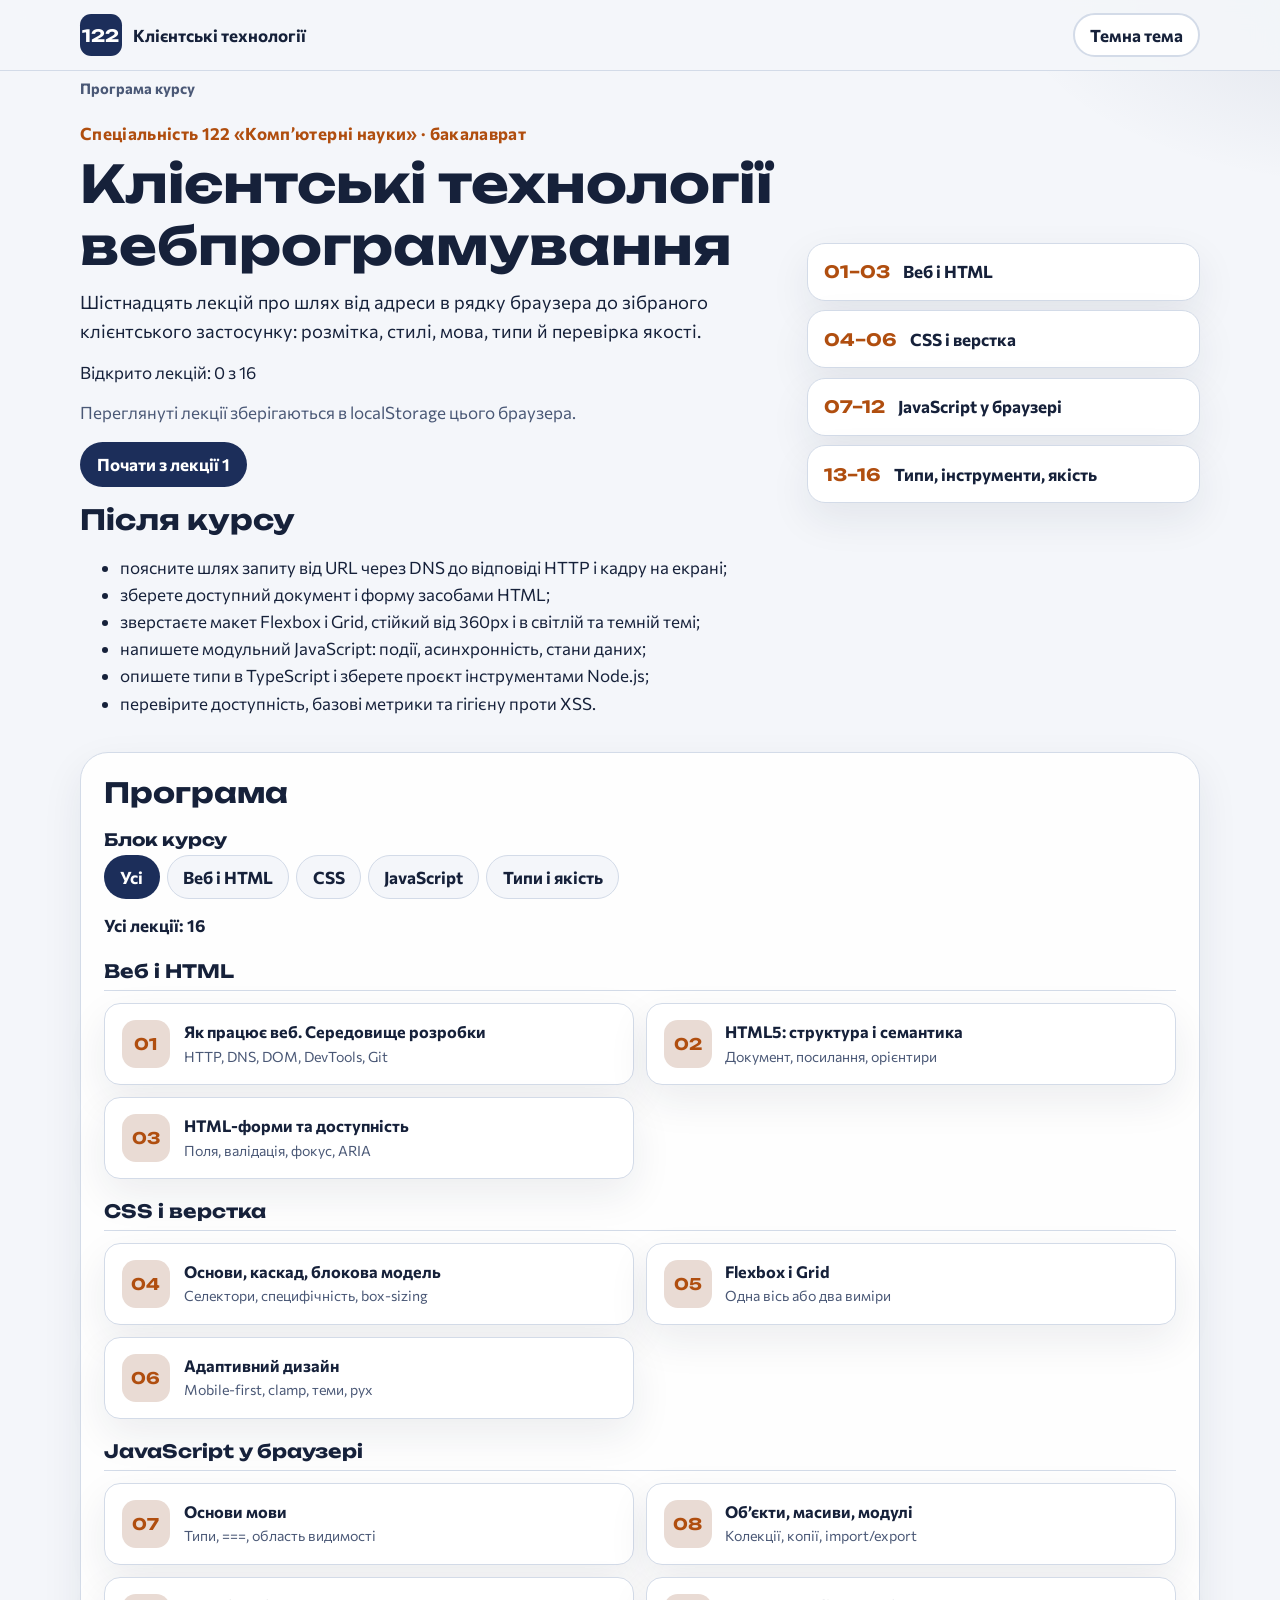
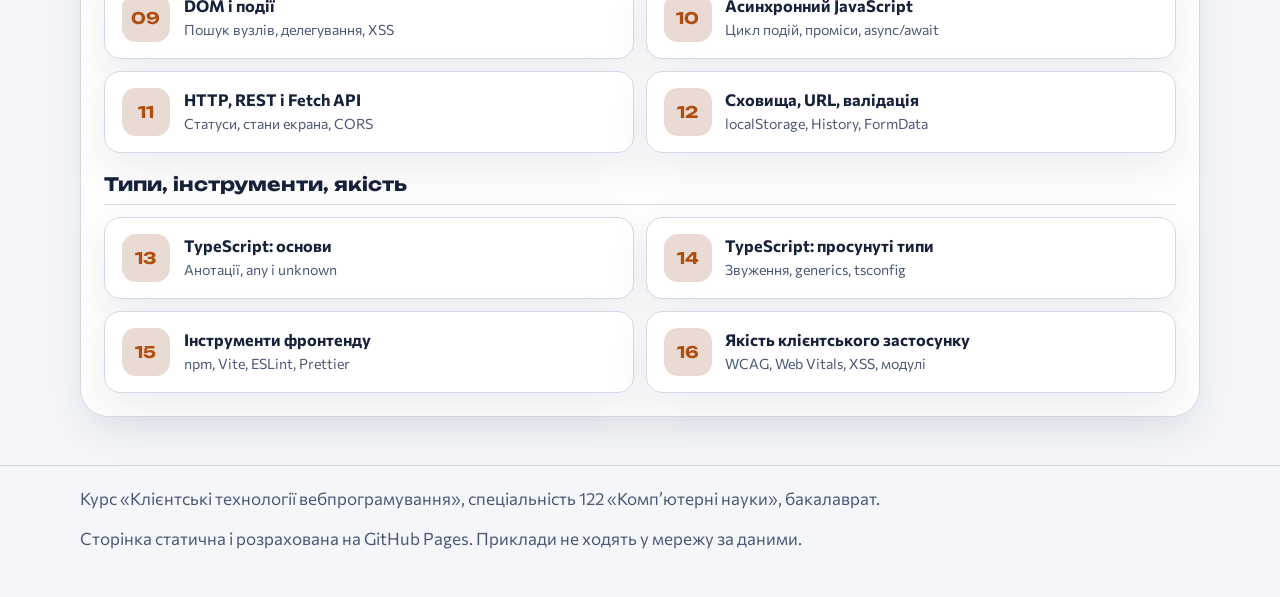
==== index.html @ 04dd29a3 "topic-01,02" ====
<!DOCTYPE html>
<html lang="uk" class="no-js">
<head>
  <meta charset="utf-8">
  <meta name="viewport" content="width=device-width, initial-scale=1">
  <meta name="color-scheme" content="light dark">
  <meta name="description" content="Програма курсу «Клієнтські технології вебпрограмування» для спеціальності 122 «Комп’ютерні науки»: 16 лекцій бакалаврату.">
  <title>Клієнтські технології вебпрограмування</title>
  <link rel="icon" href="data:image/svg+xml,%3Csvg xmlns='http://www.w3.org/2000/svg' viewBox='0 0 32 32'%3E%3Crect width='32' height='32' rx='7' fill='%231c2e5a'/%3E%3Ctext x='16' y='21' text-anchor='middle' font-size='12' font-family='Georgia,serif' fill='%23ffffff'%3E122%3C/text%3E%3C/svg%3E">
  <link rel="preconnect" href="https://fonts.googleapis.com">
  <link rel="preconnect" href="https://fonts.gstatic.com" crossorigin>
  <link href="https://fonts.googleapis.com/css2?family=Commissioner:wght@400;500;600;700&family=JetBrains+Mono:wght@500&family=Unbounded:wght@500;700&display=swap" rel="stylesheet">
  <script>
    document.documentElement.classList.replace("no-js", "js");
    try {
      var savedTheme = localStorage.getItem("ctw-theme");
      if (savedTheme === "dark" || savedTheme === "light") document.documentElement.setAttribute("data-theme", savedTheme);
    } catch (error) {}
  </script>
  <style>
    :root {
      --bg: #f4f6fa;
      --surface: #ffffff;
      --ink: #16213a;
      --muted: #4a5876;
      --line: #d3dbe8;
      --accent: #1c2e5a;
      --on-accent: #ffffff;
      --copper: #b04e0f;
      --good: #1e7b4b;
      --good-bg: #e5f5ec;
      --bad: #b42318;
      --bad-bg: #fdecea;
      --code: #0f1b33;
      --code-ink: #e3e9f5;
      --focus: #e8772e;
      --glow-a: rgba(232, 119, 46, 0.12);
      --glow-b: rgba(28, 46, 90, 0.1);
      --shadow: 0 16px 40px rgba(22, 33, 58, 0.08);
      --serif: "Unbounded", "Commissioner", "Segoe UI", system-ui, sans-serif;
      --sans: "Commissioner", "Segoe UI", system-ui, sans-serif;
      --mono: "JetBrains Mono", "Cascadia Code", Consolas, monospace;
      --header: 4.4rem;
      --radius: 18px;
      color-scheme: light;
    }

    @media (prefers-color-scheme: dark) {
      :root:not([data-theme="light"]) {
        --bg: #0d1526;
        --surface: #141f36;
        --ink: #e7ecf5;
        --muted: #a8b4cc;
        --line: #2b3a5c;
        --accent: #ff9a4d;
        --on-accent: #1c1208;
        --copper: #ffae6b;
        --good: #6fd69b;
        --good-bg: #15332a;
        --bad: #ff8a80;
        --bad-bg: #3a1c1f;
        --code: #0a1224;
        --code-ink: #e3e9f5;
        --focus: #ffae6b;
        --glow-a: rgba(255, 154, 77, 0.12);
        --glow-b: rgba(127, 168, 255, 0.1);
        --shadow: 0 16px 40px rgba(0, 0, 0, 0.28);
        color-scheme: dark;
      }
    }
    :root[data-theme="dark"] {
      --bg: #0d1526;
      --surface: #141f36;
      --ink: #e7ecf5;
      --muted: #a8b4cc;
      --line: #2b3a5c;
      --accent: #ff9a4d;
      --on-accent: #1c1208;
      --copper: #ffae6b;
      --good: #6fd69b;
      --good-bg: #15332a;
      --bad: #ff8a80;
      --bad-bg: #3a1c1f;
      --code: #0a1224;
      --code-ink: #e3e9f5;
      --focus: #ffae6b;
      --glow-a: rgba(255, 154, 77, 0.12);
      --glow-b: rgba(127, 168, 255, 0.1);
      --shadow: 0 16px 40px rgba(0, 0, 0, 0.28);
      color-scheme: dark;
    }

    * { box-sizing: border-box; }
    [hidden] { display: none !important; }
    html { scroll-behavior: smooth; }
    body {
      margin: 0;
      font-family: var(--sans);
      font-size: 1.0625rem;
      line-height: 1.6;
      color: var(--ink);
      background:
        radial-gradient(1000px 420px at -10% -10%, var(--glow-a), transparent 55%),
        radial-gradient(800px 380px at 110% 0%, var(--glow-b), transparent 50%),
        var(--bg);
    }
    h1, h2, h3 { font-family: var(--serif); line-height: 1.2; text-wrap: balance; overflow-wrap: anywhere; }
    h1 { font-size: clamp(2rem, 1.15rem + 2.6vw, 3.5rem); margin: 0 0 0.6rem; }
    h2 { font-size: clamp(1.35rem, 1.1rem + 0.8vw, 1.85rem); margin: 0 0 0.7rem; }
    h3 { font-size: 1.15rem; margin: 0 0 0.4rem; }
    p { margin: 0 0 0.8rem; }
    a { color: var(--accent); }
    a:hover { text-decoration-thickness: 2px; }
    :focus-visible { outline: 3px solid var(--focus); outline-offset: 3px; }
    .skip {
      position: absolute;
      left: 0.75rem;
      top: 0.75rem;
      transform: translateY(-150%);
      background: var(--accent);
      color: var(--on-accent);
      padding: 0.6rem 0.9rem;
      border-radius: 999px;
      z-index: 20;
      text-decoration: none;
      font-weight: 700;
    }
    .skip:focus { transform: none; }
    .wrap { width: min(1120px, calc(100% - 1.5rem)); margin-inline: auto; }
    .site-header {
      position: sticky;
      top: 0;
      z-index: 10;
      background: var(--bg);
      background: color-mix(in srgb, var(--bg) 88%, transparent);
      backdrop-filter: blur(12px);
      border-bottom: 1px solid var(--line);
    }
    .header__row {
      min-height: var(--header);
      display: flex;
      flex-wrap: wrap;
      align-items: center;
      justify-content: space-between;
      gap: 0.6rem 1rem;
      padding: 0.55rem 0;
    }
    .brand { display: flex; align-items: center; gap: 0.7rem; color: inherit; text-decoration: none; font-weight: 700; }
    .theme-toggle {
      min-height: 44px;
      border-radius: 999px;
      border: 2px solid var(--line);
      background: var(--surface);
      color: var(--ink);
      font: inherit;
      font-weight: 700;
      padding: 0.4rem 0.95rem;
      cursor: pointer;
    }
    .crumb { margin: 0 0 0.7rem; }
    .crumb a {
      display: inline-flex;
      align-items: center;
      min-height: 44px;
      padding: 0.25rem 0.9rem;
      border-radius: 999px;
      border: 1px solid var(--line);
      background: var(--surface);
      color: var(--ink);
      text-decoration: none;
      font-weight: 700;
    }
    .crumb a::before { content: "← "; }
    .brand__mark {
      width: 2.6rem;
      height: 2.6rem;
      display: grid;
      place-items: center;
      border-radius: 0.7rem;
      background: var(--accent);
      color: var(--on-accent);
      font-family: var(--serif);
    }
    .route-progress { width: min(1120px, calc(100% - 1.5rem)); margin: 0.35rem auto 0; }
    .route-progress p { margin: 0; color: var(--muted); font-size: 0.92rem; font-weight: 700; }
    .route-progress__track { height: 0.35rem; background: var(--line); border-radius: 999px; margin: 0.35rem 0 0.7rem; overflow: hidden; }
    .route-progress__track span { display: block; height: 100%; width: 0; background: var(--copper); }
    .view { padding: 1.2rem 0 3rem; }
    .js .view { display: none; }
    .js .view.is-active { display: block; }
    .eyebrow { margin: 0 0 0.4rem; color: var(--copper); font-weight: 700; letter-spacing: 0.02em; }
    .lead { font-size: 1.15rem; max-width: 68ch; }
    .actions { display: flex; flex-wrap: wrap; gap: 0.6rem; margin: 1rem 0; }
    .button, button, input, select, textarea { font: inherit; }
    .button, .lab button:not(.button--ghost):not(.codeblock__copy), .chipset button {
      min-height: 44px;
      border-radius: 999px;
      border: 2px solid transparent;
      padding: 0.45rem 0.95rem;
      background: var(--accent);
      color: var(--on-accent);
      font-weight: 700;
      cursor: pointer;
    }
    a.button { display: inline-flex; align-items: center; text-decoration: none; }
    .button--ghost, .chipset button {
      background: transparent;
      color: var(--ink);
      border-color: var(--line);
    }
    .chipset button[aria-pressed="true"] { background: var(--accent); color: var(--on-accent); border-color: transparent; }
    .hero, .split, .compare { display: grid; gap: 1rem; }
    .hero > *, .split > *, .compare > * { min-width: 0; }
    .arc, .syllabus, .clean { list-style: none; margin: 0; padding: 0; }
    .arc { display: grid; gap: 0.6rem; }
    .arc a, .syllabus a {
      display: grid;
      gap: 0.15rem 0.8rem;
      text-decoration: none;
      color: inherit;
      background: var(--surface);
      border: 1px solid var(--line);
      border-radius: var(--radius);
      padding: 0.9rem 1rem;
      box-shadow: var(--shadow);
    }
    .arc a { grid-template-columns: auto 1fr; align-items: center; }
    .arc span, .num { font-family: var(--serif); color: var(--copper); font-weight: 700; }
    .num { font-size: 1.7rem; line-height: 1; }
    .program {
      margin-top: 2.2rem;
      padding: clamp(1rem, 2vw, 1.45rem);
      background: color-mix(in srgb, var(--surface) 88%, var(--bg));
      border: 1px solid var(--line);
      border-radius: 28px;
      box-shadow: var(--shadow);
    }
    .program > h2 { margin-bottom: 1rem; }
    .syllabus { display: grid; gap: 0.75rem; }
    .syllabus > li { min-width: 0; }
    .syllabus a {
      grid-template-columns: auto minmax(0, 1fr);
      align-items: start;
      gap: 0.85rem;
      min-width: 0;
      height: 100%;
      padding: 1rem 1.05rem;
      border-radius: 16px;
    }
    .syllabus a:hover { border-color: color-mix(in srgb, var(--copper) 50%, var(--line)); }
    .syllabus .num {
      width: 3rem;
      height: 3rem;
      display: grid;
      place-items: center;
      border-radius: 14px;
      background: color-mix(in srgb, var(--copper) 16%, var(--bg));
      font-size: 1rem;
    }
    .syllabus a > span:last-child {
      display: grid;
      align-content: start;
      gap: 0.28rem;
      min-width: 0;
    }
    .syllabus strong {
      display: block;
      font-size: 1.02rem;
      line-height: 1.35;
      overflow-wrap: anywhere;
    }
    .syllabus small { display: block; line-height: 1.45; }
    .syllabus a.is-visited { background: var(--good-bg); }
    .syllabus small, .hint, .route-progress p, figcaption span + span { color: var(--muted); }
    .visited-flag { display: block; justify-self: start; color: var(--good); font-weight: 700; font-size: 0.85rem; }
    .filters { border: 0; border-radius: 0; padding: 0; margin: 0 0 1.35rem; background: transparent; }
    .filters fieldset {
      border: 0;
      margin: 0;
      padding: 0;
      min-inline-size: 0;
      display: flex;
      flex-wrap: wrap;
      gap: 0.45rem;
    }
    .filters legend {
      width: 100%;
      padding: 0;
      margin: 0 0 0.15rem;
      font-family: var(--serif);
      font-weight: 700;
    }
    .filters label {
      position: relative;
      display: inline-flex;
      align-items: center;
      margin: 0;
      min-height: 44px;
      padding: 0.35rem 0.95rem;
      border-radius: 999px;
      border: 1px solid var(--line);
      background: var(--bg);
      font-weight: 700;
      cursor: pointer;
    }
    .filters input {
      position: absolute;
      width: 1px;
      height: 1px;
      margin: -1px;
      padding: 0;
      overflow: hidden;
      clip: rect(0 0 0 0);
      white-space: nowrap;
      border: 0;
    }
    .filters label:has(:checked) {
      background: var(--accent);
      color: var(--on-accent);
      border-color: transparent;
    }
    .filters label:has(:focus-visible) { outline: 3px solid var(--focus); outline-offset: 3px; }
    #filter-status { margin: 0.8rem 0 0; font-weight: 700; }
    .group { margin: 0 0 1.35rem; }
    .group:last-child { margin-bottom: 0; }
    .group h3 {
      display: flex;
      align-items: baseline;
      gap: 0.65rem;
      margin: 0 0 0.75rem;
      padding-bottom: 0.45rem;
      border-bottom: 1px solid var(--line);
    }
    .lab, .panel, .compare__item {
      background: var(--surface);
      border: 1px solid var(--line);
      border-radius: var(--radius);
      box-shadow: var(--shadow);
    }
    .lab, .panel { padding: 1rem; }
    .lab { border-top: 4px solid var(--copper); display: grid; gap: 0.75rem; align-content: start; }
    .field { display: grid; gap: 0.3rem; }
    .field label { font-weight: 600; }
    input[type="text"], input[type="url"], input[type="email"], input[type="password"], input[type="number"], select, textarea {
      width: 100%;
      min-height: 44px;
      padding: 0.5rem 0.7rem;
      border-radius: 12px;
      border: 2px solid var(--line);
      background: var(--bg);
      color: var(--ink);
    }
    textarea { min-height: 6rem; resize: vertical; }
    input[type="range"] { width: 100%; accent-color: var(--accent); }
    fieldset.plain { border: 1px solid var(--line); border-radius: 14px; margin: 0; padding: 0.8rem; }
    .row { display: flex; flex-wrap: wrap; gap: 0.5rem; }
    .output, .stage {
      background: var(--bg);
      border-radius: 12px;
      padding: 0.75rem;
      overflow-wrap: anywhere;
    }
    .deflist { display: grid; gap: 0.25rem 0.75rem; margin: 0; }
    .deflist dt { font-weight: 800; }
    .chipset { display: flex; flex-wrap: wrap; gap: 0.4rem; }
    .compare__item { padding: 0.9rem; margin: 0; }
    .compare__item--bad { background: var(--bad-bg); border-color: var(--bad); }
    .compare__item--good { background: var(--good-bg); border-color: var(--good); }
    .flag {
      display: inline-block;
      font-family: var(--sans);
      font-weight: 800;
      font-size: 0.82rem;
      letter-spacing: 0.04em;
      text-transform: uppercase;
      border-radius: 999px;
      padding: 0.15rem 0.5rem;
      margin-right: 0.35rem;
    }
    .flag--bad { background: var(--bad); color: #fffaf1; }
    .flag--good { background: var(--good); color: var(--on-accent); }
    @media (prefers-color-scheme: dark) {
      :root:not([data-theme="light"]) .flag--bad,
      :root:not([data-theme="light"]) .flag--good { color: #1b1712; }
    }
    :root[data-theme="dark"] .flag--bad,
    :root[data-theme="dark"] .flag--good { color: #1b1712; }
    .codeblock { margin: 0.4rem 0 0.8rem; border-radius: 14px; overflow: hidden; background: var(--code); color: var(--code-ink); max-width: 100%; }
    .codeblock__bar { display: flex; justify-content: space-between; align-items: center; gap: 0.5rem; padding: 0.35rem 0.5rem 0.35rem 0.8rem; background: color-mix(in srgb, var(--code-ink) 8%, var(--code)); }
    .codeblock__lang { font-family: var(--mono); font-size: 0.78rem; }
    .codeblock .codeblock__copy { min-height: 36px; border-radius: 999px; border: 0; background: transparent; color: var(--code-ink); font-weight: 700; cursor: pointer; }
    pre { margin: 0; padding: 0.85rem 1rem 1rem; overflow-x: auto; max-width: 100%; }
    code { font-family: var(--mono); font-size: 0.86rem; line-height: 1.55; }
    .tok--comment { color: #c3b8a6; }
    .tok--keyword { color: #f0b089; }
    .tok--string { color: #9ddec0; }
    .tok--number { color: #f6d58a; }
    .tok--tag { color: #9ec5ff; }
    .tok--attr { color: #f0b089; }
    .tok--fn { color: #d7c4ff; }
    .box-scene { display: grid; justify-content: start; overflow-x: auto; max-width: 100%; }
    .box-margin { background: color-mix(in srgb, var(--copper) 25%, var(--bg)); }
    .box-border { background: var(--copper); }
    .box-padding { background: color-mix(in srgb, var(--accent) 35%, var(--surface)); }
    .box-content { background: var(--accent); color: var(--on-accent); display: grid; place-items: center; min-height: 2.4rem; font-weight: 800; }
    .layout-stage { display: flex; flex-wrap: wrap; gap: 0.5rem; min-height: 8rem; }
    .layout-stage div { flex: 1 1 6.5rem; min-height: 4.2rem; display: grid; place-items: center; background: var(--surface); border: 1px solid var(--line); border-radius: 12px; font-weight: 800; }
    .cq-frame { overflow-x: auto; max-width: 100%; border: 1px dashed var(--line); border-radius: 12px; padding: 0.4rem; }
    .cq-demo { container-type: inline-size; width: 320px; }
    .cq-card { display: grid; gap: 0.6rem; background: var(--surface); border-radius: 12px; padding: 0.8rem; }
    .swatch { width: 100%; height: 4.5rem; border-radius: 10px; background: linear-gradient(135deg, var(--accent), var(--copper)); }
    .cq-card h3 { font-size: clamp(1rem, 0.55rem + 4cqw, 2.4rem); margin: 0; }
    @container (min-width: 420px) {
      .cq-card { grid-template-columns: 7rem 1fr; align-items: center; }
      .swatch { height: 100%; min-height: 5rem; }
    }
    .motion-track { height: 2.4rem; border-radius: 999px; background: var(--bg); position: relative; overflow: hidden; }
    .motion-dot { width: 1.4rem; height: 1.4rem; border-radius: 50%; background: var(--copper); position: absolute; top: 0.5rem; left: 0.5rem; }
    .stack { display: grid; gap: 0.45rem; }
    .stack div { min-height: 2.4rem; border-radius: 10px; background: var(--bg); padding: 0.35rem 0.6rem; }
    .table-wrap { overflow-x: auto; max-width: 100%; }
    table { width: 100%; border-collapse: collapse; }
    th, td { text-align: left; vertical-align: top; padding: 0.45rem 0.5rem; border-bottom: 1px solid var(--line); }
    caption { text-align: left; font-weight: 800; margin-bottom: 0.4rem; }
    .pager { display: grid; gap: 0.6rem; margin-top: 1.4rem; }
    .pager a { text-decoration: none; color: inherit; border: 1px solid var(--line); border-radius: 16px; padding: 0.8rem 1rem; background: var(--surface); display: grid; }
    .pager strong { font-family: var(--serif); font-size: 1.15rem; }
    .site-footer { border-top: 1px solid var(--line); padding: 1.2rem 0 2rem; color: var(--muted); }
    .noscript { margin: 0.8rem auto; width: min(1120px, calc(100% - 1.5rem)); background: var(--surface); padding: 0.8rem 1rem; border-radius: 12px; }
    .checkline { display: flex; gap: 0.55rem; align-items: flex-start; margin: 0.35rem 0; }
    @media (min-width: 800px) {
      .hero { grid-template-columns: 1.45fr 0.8fr; align-items: end; }
      .syllabus { grid-template-columns: minmax(0, 1fr) minmax(0, 1fr); }
      .deflist { grid-template-columns: minmax(7rem, max-content) 1fr; }
    }
    @media (min-width: 960px) {
      .split, .compare { grid-template-columns: 1fr 1fr; align-items: start; }
      .split > *, .compare > * { min-width: 0; }
      .pager { grid-template-columns: 1fr 1fr; }
    }
    @media (prefers-reduced-motion: reduce) {
      html { scroll-behavior: auto; }
      .route-progress__track span { transition: none; }
    }
    @media (prefers-reduced-motion: no-preference) {
      .js .view.is-active.is-entering { animation: rise 460ms cubic-bezier(.16, 1, .3, 1); }
      .route-progress__track span { transition: width 360ms ease; }
      .motion-dot.is-moving { animation: slide 900ms ease; }
    }
    @keyframes rise {
      from { opacity: 0; transform: translateY(10px); }
      to { opacity: 1; transform: none; }
    }
    @keyframes slide {
      from { left: 0.5rem; }
      to { left: calc(100% - 1.9rem); }
    }
  </style>
</head>
<body>
  <a class="skip" href="#main">Перейти до вмісту</a>
  <header class="site-header">
    <div class="wrap header__row">
      <a class="brand" href="#overview">
        <span class="brand__mark">122</span>
        <span>Клієнтські технології</span>
      </a>
      <button type="button" class="theme-toggle" id="theme-toggle" aria-pressed="false">Темна тема</button>
    </div>
  </header>
  <div class="route-progress wrap">
    <p id="route-label">Програма курсу</p>
    <div class="route-progress__track" id="route-track" hidden><span id="route-bar"></span></div>
  </div>
  <noscript><p class="noscript">Інтерактивні переходи і практика працюють із JavaScript. Текст програми нижче можна читати і без нього.</p></noscript>
  <main id="main" tabindex="-1">

    <section class="view" id="overview" aria-labelledby="course-title">
      <div class="wrap">
        <p class="eyebrow">Спеціальність 122 «Комп’ютерні науки» · бакалаврат</p>
        <div class="hero">
          <div>
            <h1 id="course-title">Клієнтські технології вебпрограмування</h1>
            <p class="lead">Шістнадцять лекцій про шлях від адреси в рядку браузера до зібраного клієнтського застосунку: розмітка, стилі, мова, типи й перевірка якості.</p>
            <p id="visited-count">Відкрито лекцій: 0 з 16</p>
            <p class="hint" id="storage-note"></p>
            <div class="actions">
              <a class="button" href="topic-01/lecture-01-how-web-works.html" data-open="lecture-1">Почати з лекції 1</a>
            </div>
          </div>
          <ol class="arc" aria-label="Дуга курсу">
            <li><a href="topic-01/lecture-01-how-web-works.html" data-open="lecture-1"><span>01–03</span><strong>Веб і HTML</strong></a></li>
            <li><a href="topic-04/lecture-04-css-basics.html" data-open="lecture-4"><span>04–06</span><strong>CSS і верстка</strong></a></li>
            <li><a href="#lecture-7"><span>07–12</span><strong>JavaScript у браузері</strong></a></li>
            <li><a href="#lecture-13"><span>13–16</span><strong>Типи, інструменти, якість</strong></a></li>
          </ol>
        </div>

        <h2>Після курсу</h2>
        <ul>
          <li>поясните шлях запиту від URL через DNS до відповіді HTTP і кадру на екрані;</li>
          <li>зберете доступний документ і форму засобами HTML;</li>
          <li>зверстаєте макет Flexbox і Grid, стійкий від 360px і в світлій та темній темі;</li>
          <li>напишете модульний JavaScript: події, асинхронність, стани даних;</li>
          <li>опишете типи в TypeScript і зберете проєкт інструментами Node.js;</li>
          <li>перевірите доступність, базові метрики та гігієну проти XSS.</li>
        </ul>

        <section class="program" aria-labelledby="syllabus">
        <h2 id="syllabus">Програма</h2>
        <form class="filters" id="block-filter">
          <fieldset>
            <legend>Блок курсу</legend>
            <label><input type="radio" name="block" value="all" checked> Усі</label>
            <label><input type="radio" name="block" value="html"> Веб і HTML</label>
            <label><input type="radio" name="block" value="css"> CSS</label>
            <label><input type="radio" name="block" value="js"> JavaScript</label>
            <label><input type="radio" name="block" value="ts"> Типи і якість</label>
          </fieldset>
          <p id="filter-status" aria-live="polite">Усі лекції: 16</p>
        </form>

        <div data-group="html" class="group">
          <h3>Веб і HTML</h3>
          <ol class="syllabus">
            <li data-lecture="1"><a href="topic-01/lecture-01-how-web-works.html" data-open="lecture-1"><span class="num">01</span><span><strong>Як працює веб. Середовище розробки</strong><small>HTTP, DNS, DOM, DevTools, Git</small><span class="visited-flag" hidden>Переглянуто</span></span></a></li>
            <li data-lecture="2"><a href="topic-02/lecture-02-html5-structure-semantics.html" data-open="lecture-2"><span class="num">02</span><span><strong>HTML5: структура і семантика</strong><small>Документ, посилання, орієнтири</small><span class="visited-flag" hidden>Переглянуто</span></span></a></li>
            <li data-lecture="3"><a href="topic-03/lecture-03-html-forms-accessibility.html" data-open="lecture-3"><span class="num">03</span><span><strong>HTML-форми та доступність</strong><small>Поля, валідація, фокус, ARIA</small><span class="visited-flag" hidden>Переглянуто</span></span></a></li>
          </ol>
        </div>
        <div data-group="css" class="group">
          <h3>CSS і верстка</h3>
          <ol class="syllabus" start="4">
            <li data-lecture="4"><a href="topic-04/lecture-04-css-basics.html" data-open="lecture-4"><span class="num">04</span><span><strong>Основи, каскад, блокова модель</strong><small>Селектори, специфічність, box-sizing</small><span class="visited-flag" hidden>Переглянуто</span></span></a></li>
            <li data-lecture="5"><a href="#lecture-5"><span class="num">05</span><span><strong>Flexbox і Grid</strong><small>Одна вісь або два виміри</small><span class="visited-flag" hidden>Переглянуто</span></span></a></li>
            <li data-lecture="6"><a href="#lecture-6"><span class="num">06</span><span><strong>Адаптивний дизайн</strong><small>Mobile-first, clamp, теми, рух</small><span class="visited-flag" hidden>Переглянуто</span></span></a></li>
          </ol>
        </div>
        <div data-group="js" class="group">
          <h3>JavaScript у браузері</h3>
          <ol class="syllabus" start="7">
            <li data-lecture="7"><a href="#lecture-7"><span class="num">07</span><span><strong>Основи мови</strong><small>Типи, ===, область видимості</small><span class="visited-flag" hidden>Переглянуто</span></span></a></li>
            <li data-lecture="8"><a href="#lecture-8"><span class="num">08</span><span><strong>Об’єкти, масиви, модулі</strong><small>Колекції, копії, import/export</small><span class="visited-flag" hidden>Переглянуто</span></span></a></li>
            <li data-lecture="9"><a href="#lecture-9"><span class="num">09</span><span><strong>DOM і події</strong><small>Пошук вузлів, делегування, XSS</small><span class="visited-flag" hidden>Переглянуто</span></span></a></li>
            <li data-lecture="10"><a href="#lecture-10"><span class="num">10</span><span><strong>Асинхронний JavaScript</strong><small>Цикл подій, проміси, async/await</small><span class="visited-flag" hidden>Переглянуто</span></span></a></li>
            <li data-lecture="11"><a href="#lecture-11"><span class="num">11</span><span><strong>HTTP, REST і Fetch API</strong><small>Статуси, стани екрана, CORS</small><span class="visited-flag" hidden>Переглянуто</span></span></a></li>
            <li data-lecture="12"><a href="#lecture-12"><span class="num">12</span><span><strong>Сховища, URL, валідація</strong><small>localStorage, History, FormData</small><span class="visited-flag" hidden>Переглянуто</span></span></a></li>
          </ol>
        </div>
        <div data-group="ts" class="group">
          <h3>Типи, інструменти, якість</h3>
          <ol class="syllabus" start="13">
            <li data-lecture="13"><a href="#lecture-13"><span class="num">13</span><span><strong>TypeScript: основи</strong><small>Анотації, any і unknown</small><span class="visited-flag" hidden>Переглянуто</span></span></a></li>
            <li data-lecture="14"><a href="#lecture-14"><span class="num">14</span><span><strong>TypeScript: просунуті типи</strong><small>Звуження, generics, tsconfig</small><span class="visited-flag" hidden>Переглянуто</span></span></a></li>
            <li data-lecture="15"><a href="#lecture-15"><span class="num">15</span><span><strong>Інструменти фронтенду</strong><small>npm, Vite, ESLint, Prettier</small><span class="visited-flag" hidden>Переглянуто</span></span></a></li>
            <li data-lecture="16"><a href="#lecture-16"><span class="num">16</span><span><strong>Якість клієнтського застосунку</strong><small>WCAG, Web Vitals, XSS, модулі</small><span class="visited-flag" hidden>Переглянуто</span></span></a></li>
          </ol>
        </div>
        </section>
      </div>
    </section>

    <section class="view lecture" id="lecture-5" aria-labelledby="l5-title">
      <div class="wrap">
        <p class="crumb"><a href="#overview">На головну</a></p>
        <p class="eyebrow">Лекція 5 з 16</p>
        <h1 id="l5-title">Сучасна верстка: Flexbox і Grid</h1>
        <p class="lead">Flexbox розкладає елементи вздовж однієї осі. Grid одразу тримає рядки й колонки. Той самий набір карток нижче перемикається між моделями.</p>
        <div class="split">
          <div>
            <h2>Питання лекції</h2>
            <ul>
              <li>головна і поперечна осі, вирівнювання, <code>flex-grow</code>, <code>flex-shrink</code>, <code>flex-basis</code>, перенесення, <code>gap</code>;</li>
              <li>колонки й рядки Grid, <code>fr</code>, <code>repeat</code>, <code>minmax</code>, <code>auto-fit</code> і <code>auto-fill</code>;</li>
              <li>іменовані області <code>grid-template-areas</code>, <code>subgrid</code>;</li>
              <li>коли обирати одновимірну модель, а коли двовимірну.</li>
            </ul>
            <p>Flexbox доречний для ряду кнопок, навігації, вирівнювання в одному напрямку. Grid доречний для каркаса сторінки і сітки карток, де важливі обидва виміри.</p>
          </div>
          <section class="lab" aria-labelledby="l5-lab">
            <h2 id="l5-lab">Практика</h2>
            <form id="layout-form">
              <fieldset class="plain">
                <legend>Модель</legend>
                <label><input type="radio" name="mode" value="flex" checked> Flexbox</label>
                <label><input type="radio" name="mode" value="grid"> Grid</label>
              </fieldset>
              <div class="field">
                <label for="layout-direction">Напрямок flex</label>
                <select id="layout-direction" name="direction">
                  <option value="row">row</option>
                  <option value="column">column</option>
                </select>
              </div>
              <div class="field">
                <label for="layout-justify">justify-content</label>
                <select id="layout-justify" name="justify">
                  <option value="flex-start">flex-start</option>
                  <option value="space-between">space-between</option>
                  <option value="center">center</option>
                </select>
              </div>
              <div class="field">
                <label for="layout-columns">Колонки grid: <output id="layout-columns-out">3</output></label>
                <input id="layout-columns" name="columns" type="range" min="1" max="3" value="3">
              </div>
              <div class="field">
                <label for="layout-gap">Проміжок: <output id="layout-gap-out">12</output> px</label>
                <input id="layout-gap" name="gap" type="range" min="0" max="28" value="12">
              </div>
            </form>
            <div class="layout-stage" id="layout-stage">
              <div>1</div><div>2</div><div>3</div><div>4</div><div>5</div><div>6</div>
            </div>
            <p id="layout-readout" class="output" aria-live="polite"></p>
          </section>
        </div>
        <div class="codeblock"><div class="codeblock__bar"><span class="codeblock__lang">CSS</span><button type="button" class="codeblock__copy" data-copy>Копіювати</button></div><pre><code data-lang="css">.page {
  display: grid;
  grid-template-columns: repeat(auto-fit, minmax(16rem, 1fr));
  gap: 1rem;
}</code></pre></div>
        <nav class="pager" aria-label="Сусідні лекції">
          <a href="topic-04/lecture-04-css-basics.html" data-open="lecture-4"><span>Назад</span><strong>Каскад і блокова модель</strong></a>
          <a href="#lecture-6"><span>Далі</span><strong>Адаптивний дизайн і сучасний CSS</strong></a>
        </nav>
      </div>
    </section>

    <section class="view lecture" id="lecture-6" aria-labelledby="l6-title">
      <div class="wrap">
        <p class="crumb"><a href="#overview">На головну</a></p>
        <p class="eyebrow">Лекція 6 з 16</p>
        <h1 id="l6-title">Адаптивний дизайн і сучасні можливості CSS</h1>
        <p class="lead">Інтерфейс тримається на вузькому екрані, у великій типографіці й у темі, яку обрала система. Ця сторінка сама змінює кольори за <code>prefers-color-scheme</code>.</p>
        <div class="split">
          <div>
            <h2>Питання лекції</h2>
            <ul>
              <li>mobile-first, метатег viewport, медіазапити і контейнерні запити;</li>
              <li>адаптивні зображення: <code>srcset</code> і <code>sizes</code>;</li>
              <li>плавна типографіка через <code>clamp()</code>;</li>
              <li>користувацькі властивості, світла і темна тема;</li>
              <li>переходи, анімації, <code>prefers-reduced-motion</code>, вкладеність правил.</li>
            </ul>
          </div>
          <section class="lab" aria-labelledby="l6-lab">
            <h2 id="l6-lab">Практика</h2>
            <div class="field">
              <label for="viewport-range">Ширина контейнера: <output id="viewport-out">360</output> px</label>
              <input id="viewport-range" type="range" min="320" max="960" value="360">
            </div>
            <div class="cq-frame">
              <div class="cq-demo" id="cq-demo">
                <article class="cq-card">
                  <div class="swatch" aria-hidden="true"></div>
                  <div>
                    <h3 id="fluid-title">Клієнт</h3>
                    <p>Колонки тут змінює контейнерний запит, а не ширина вікна.</p>
                  </div>
                </article>
              </div>
            </div>
            <p id="adaptive-readout" class="output" aria-live="polite"></p>
            <button type="button" id="motion-btn" aria-pressed="false">Програти короткий рух</button>
            <div class="motion-track" aria-hidden="true"><div class="motion-dot" id="motion-dot"></div></div>
            <p id="motion-note" class="hint"></p>
          </section>
        </div>
        <div class="codeblock"><div class="codeblock__bar"><span class="codeblock__lang">CSS</span><button type="button" class="codeblock__copy" data-copy>Копіювати</button></div><pre><code data-lang="css">:root { --ink: #1b1712; --bg: #efe7d6; }
@media (prefers-color-scheme: dark) {
  :root { --ink: #f4efe6; --bg: #12161c; }
}
h1 { font-size: clamp(2rem, 1.15rem + 2.6vw, 3.5rem); }
@media (prefers-reduced-motion: reduce) {
  .motion-dot { animation: none; }
}</code></pre></div>
        <nav class="pager" aria-label="Сусідні лекції">
          <a href="#lecture-5"><span>Назад</span><strong>Flexbox і Grid</strong></a>
          <a href="#lecture-7"><span>Далі</span><strong>JavaScript: основи мови</strong></a>
        </nav>
      </div>
    </section>

    <section class="view lecture" id="lecture-7" aria-labelledby="l7-title">
      <div class="wrap">
        <p class="crumb"><a href="#overview">На головну</a></p>
        <p class="eyebrow">Лекція 7 з 16</p>
        <h1 id="l7-title">JavaScript: основи мови</h1>
        <p class="lead">Скрипт підключається усвідомлено, змінні мають межі видимості, а порівняння не покладається на приховане приведення типів.</p>
        <div class="split">
          <div>
            <h2>Питання лекції</h2>
            <ul>
              <li><code>defer</code> і <code>type="module"</code>;</li>
              <li><code>let</code>, <code>const</code>, примітиви, <code>typeof</code>, неявне приведення, <code>==</code> і <code>===</code>;</li>
              <li>оператори, умови, цикли;</li>
              <li>оголошення функцій, вирази, стрілки, параметри за замовчуванням;</li>
              <li>область видимості, підняття, тимчасова мертва зона;</li>
              <li>налагодження в DevTools.</li>
            </ul>
          </div>
          <section class="lab" aria-labelledby="l7-lab">
            <h2 id="l7-lab">Практика</h2>
            <form id="cmp-form">
              <div class="field">
                <label for="cmp-left">Ліве значення</label>
                <select id="cmp-left" name="left"></select>
              </div>
              <div class="field">
                <label for="cmp-right">Праве значення</label>
                <select id="cmp-right" name="right"></select>
              </div>
            </form>
            <div id="cmp-result" class="output" aria-live="polite"></div>
          </section>
        </div>
        <h2>Порівняйте підходи</h2>
        <div class="compare">
          <figure class="compare__item compare__item--bad">
            <figcaption><span class="flag flag--bad">Погано</span> Приведення і var</figcaption>
            <div class="codeblock"><div class="codeblock__bar"><span class="codeblock__lang">JavaScript</span><button type="button" class="codeblock__copy" data-copy>Копіювати</button></div><pre><code data-lang="js">var count = "1";
if (count == 1) {
  console.log(count);
}</code></pre></div>
          </figure>
          <figure class="compare__item compare__item--good">
            <figcaption><span class="flag flag--good">Добре</span> Явний тип і суворе порівняння</figcaption>
            <div class="codeblock"><div class="codeblock__bar"><span class="codeblock__lang">JavaScript</span><button type="button" class="codeblock__copy" data-copy>Копіювати</button></div><pre><code data-lang="js">const count = 1;
if (count === 1) {
  console.log(count);
}</code></pre></div>
          </figure>
        </div>
        <nav class="pager" aria-label="Сусідні лекції">
          <a href="#lecture-6"><span>Назад</span><strong>Адаптивний дизайн</strong></a>
          <a href="#lecture-8"><span>Далі</span><strong>Об’єкти, масиви, модулі</strong></a>
        </nav>
      </div>
    </section>

    <section class="view lecture" id="lecture-8" aria-labelledby="l8-title">
      <div class="wrap">
        <p class="crumb"><a href="#overview">На головну</a></p>
        <p class="eyebrow">Лекція 8 з 16</p>
        <h1 id="l8-title">JavaScript: об’єкти, масиви, модулі</h1>
        <p class="lead">Дані інтерфейсу рідко бувають поодиноким значенням. Їх перетворюють методами колекцій і віддають назовні через модуль.</p>
        <div class="split">
          <div>
            <h2>Питання лекції</h2>
            <ul>
              <li>властивості, методи, базове розуміння <code>this</code>;</li>
              <li><code>map</code>, <code>filter</code>, <code>reduce</code>, <code>find</code>, <code>some</code>, <code>every</code>, <code>sort</code>, <code>toSorted</code>;</li>
              <li>деструктуризація, spread і rest, optional chaining, nullish coalescing;</li>
              <li>поверхнева і глибока копія (<code>structuredClone</code>), JSON;</li>
              <li>ES-модулі: <code>import</code> і <code>export</code>.</li>
            </ul>
          </div>
          <section class="lab" aria-labelledby="l8-lab">
            <h2 id="l8-lab">Практика</h2>
            <p>Оцінки групи вже вбудовані в сторінку. Оберіть метод.</p>
            <div class="chipset" id="collection-methods" role="group" aria-label="Метод масиву">
              <button type="button" data-method="map">map</button>
              <button type="button" data-method="filter">filter</button>
              <button type="button" data-method="reduce">reduce</button>
              <button type="button" data-method="find">find</button>
              <button type="button" data-method="some">some</button>
              <button type="button" data-method="every">every</button>
              <button type="button" data-method="toSorted">toSorted</button>
            </div>
            <div id="collection-result" class="output" aria-live="polite"></div>
          </section>
        </div>
        <div class="codeblock"><div class="codeblock__bar"><span class="codeblock__lang">JavaScript</span><button type="button" class="codeblock__copy" data-copy>Копіювати</button></div><pre><code data-lang="js">export function average(grades) {
  const total = grades.reduce((sum, grade) =&gt; sum + grade, 0);
  return total / grades.length;
}</code></pre></div>
        <div class="codeblock"><div class="codeblock__bar"><span class="codeblock__lang">JavaScript</span><button type="button" class="codeblock__copy" data-copy>Копіювати</button></div><pre><code data-lang="js">const copy = structuredClone(student);
const city = student.address?.city ?? "невідомо";</code></pre></div>
        <nav class="pager" aria-label="Сусідні лекції">
          <a href="#lecture-7"><span>Назад</span><strong>Основи мови</strong></a>
          <a href="#lecture-9"><span>Далі</span><strong>DOM і події</strong></a>
        </nav>
      </div>
    </section>

    <section class="view lecture" id="lecture-9" aria-labelledby="l9-title">
      <div class="wrap">
        <p class="crumb"><a href="#overview">На головну</a></p>
        <p class="eyebrow">Лекція 9 з 16</p>
        <h1 id="l9-title">DOM і події</h1>
        <p class="lead">Інтерфейс оживає, коли код знаходить вузол і слухає подію на спільному предку. Текст від людини лишається текстом.</p>
        <div class="split">
          <div>
            <h2>Питання лекції</h2>
            <ul>
              <li><code>querySelector</code> і <code>querySelectorAll</code>;</li>
              <li>створення, вставлення, видалення вузлів;</li>
              <li><code>textContent</code> і <code>innerHTML</code>, ризик XSS;</li>
              <li><code>classList</code>, <code>dataset</code>, <code>template</code>;</li>
              <li><code>addEventListener</code>, фази події, делегування, <code>preventDefault</code>;</li>
              <li>події форм і клавіатури.</li>
            </ul>
          </div>
          <section class="lab" aria-labelledby="l9-lab">
            <h2 id="l9-lab">Практика</h2>
            <p>Клік по пункту перемикає вибір. Обробник висить на списку, а не на кожній кнопці.</p>
            <ul id="dom-list" class="clean stack"></ul>
            <form id="dom-form" class="row" onsubmit="event.preventDefault()">
              <div class="field" style="flex:1 1 12rem">
                <label for="dom-input">Новий пункт</label>
                <input id="dom-input" name="item" type="text" maxlength="80" value="&lt;b&gt;жирний&lt;/b&gt;">
              </div>
              <button type="submit">Додати текстом</button>
            </form>
            <p id="dom-status" class="output" aria-live="polite"></p>
          </section>
        </div>
        <h2>Порівняйте підходи</h2>
        <div class="compare">
          <figure class="compare__item compare__item--bad">
            <figcaption><span class="flag flag--bad">Погано</span> Рядок користувача стає розміткою</figcaption>
            <div class="codeblock"><div class="codeblock__bar"><span class="codeblock__lang">JavaScript</span><button type="button" class="codeblock__copy" data-copy>Копіювати</button></div><pre><code data-lang="js">list.innerHTML += itemText;</code></pre></div>
          </figure>
          <figure class="compare__item compare__item--good">
            <figcaption><span class="flag flag--good">Добре</span> Текст не парситься як HTML</figcaption>
            <div class="codeblock"><div class="codeblock__bar"><span class="codeblock__lang">JavaScript</span><button type="button" class="codeblock__copy" data-copy>Копіювати</button></div><pre><code data-lang="js">button.textContent = itemText;
list.append(item);</code></pre></div>
          </figure>
        </div>
        <nav class="pager" aria-label="Сусідні лекції">
          <a href="#lecture-8"><span>Назад</span><strong>Об’єкти, масиви, модулі</strong></a>
          <a href="#lecture-10"><span>Далі</span><strong>Асинхронний JavaScript</strong></a>
        </nav>
      </div>
    </section>

    <section class="view lecture" id="lecture-10" aria-labelledby="l10-title">
      <div class="wrap">
        <p class="crumb"><a href="#overview">На головну</a></p>
        <p class="eyebrow">Лекція 10 з 16</p>
        <h1 id="l10-title">Асинхронний JavaScript</h1>
        <p class="lead">Потік один. Ілюзію паралельності створюють черги: спочатку поточний стек, потім мікрозадачі, потім макрозадачі.</p>
        <div class="split">
          <div>
            <h2>Питання лекції</h2>
            <ul>
              <li>стек викликів, цикл подій, макро- і мікрозадачі;</li>
              <li><code>setTimeout</code>, <code>setInterval</code>, межі колбеків;</li>
              <li>стани проміса, <code>then</code>, <code>catch</code>, <code>finally</code>;</li>
              <li><code>Promise.all</code>, <code>allSettled</code>, <code>race</code>, <code>any</code>;</li>
              <li><code>async/await</code>, помилки, <code>AbortController</code>.</li>
            </ul>
          </div>
          <section class="lab" aria-labelledby="l10-lab">
            <h2 id="l10-lab">Практика</h2>
            <div class="codeblock"><div class="codeblock__bar"><span class="codeblock__lang">JavaScript</span><button type="button" class="codeblock__copy" data-copy>Копіювати</button></div><pre><code data-lang="js">console.log("A");
setTimeout(() =&gt; console.log("B"), 0);
Promise.resolve().then(() =&gt; console.log("C"));
console.log("D");</code></pre></div>
            <div class="row">
              <button type="button" id="loop-prev">Крок назад</button>
              <button type="button" id="loop-next">Наступний крок</button>
              <button type="button" id="loop-reset" class="button button--ghost">Спочатку</button>
            </div>
            <div id="loop-view" class="output" aria-live="polite"></div>
          </section>
        </div>
        <div class="codeblock"><div class="codeblock__bar"><span class="codeblock__lang">JavaScript</span><button type="button" class="codeblock__copy" data-copy>Копіювати</button></div><pre><code data-lang="js">async function loadCourse(signal) {
  try {
    const response = await fetch("/api/course", { signal });
    return await response.json();
  } catch (error) {
    if (error.name === "AbortError") return null;
    throw error;
  }
}</code></pre></div>
        <nav class="pager" aria-label="Сусідні лекції">
          <a href="#lecture-9"><span>Назад</span><strong>DOM і події</strong></a>
          <a href="#lecture-11"><span>Далі</span><strong>HTTP, REST і Fetch API</strong></a>
        </nav>
      </div>
    </section>

    <section class="view lecture" id="lecture-11" aria-labelledby="l11-title">
      <div class="wrap">
        <p class="crumb"><a href="#overview">На головну</a></p>
        <p class="eyebrow">Лекція 11 з 16</p>
        <h1 id="l11-title">HTTP, REST і Fetch API</h1>
        <p class="lead">Відповідь — це статус і тіло. Екран під час запиту має один зрозумілий стан: завантаження, помилка, порожньо або дані.</p>
        <div class="split">
          <div>
            <h2>Питання лекції</h2>
            <ul>
              <li>методи HTTP, коди статусів, заголовки, JSON, принципи REST;</li>
              <li>Fetch: метод, заголовки, тіло, <code>response.ok</code>;</li>
              <li>мережева помилка і помилка статусу — різні випадки;</li>
              <li>стани інтерфейсу: завантаження, помилка, порожній результат, дані;</li>
              <li>CORS, вкладка Network, модуль API-клієнта.</li>
            </ul>
            <div class="table-wrap">
              <table>
                <caption>Коди, які варто впізнавати</caption>
                <thead><tr><th scope="col">Код</th><th scope="col">Сенс для інтерфейсу</th></tr></thead>
                <tbody>
                  <tr><td>200</td><td>Можна читати тіло успішної відповіді.</td></tr>
                  <tr><td>201</td><td>Ресурс створено.</td></tr>
                  <tr><td>204</td><td>Успіх без тіла.</td></tr>
                  <tr><td>400</td><td>Запит зібрано неправильно.</td></tr>
                  <tr><td>401</td><td>Потрібна автентифікація.</td></tr>
                  <tr><td>404</td><td>Ресурсу немає. Проміс при цьому виконано.</td></tr>
                  <tr><td>500</td><td>Помилка на сервері.</td></tr>
                </tbody>
              </table>
            </div>
          </div>
          <section class="lab" aria-labelledby="l11-lab">
            <h2 id="l11-lab">Практика</h2>
            <p>Запити імітовані таймером. Сторінка не звертається до мережі.</p>
            <div class="chipset" role="group" aria-label="Сценарій відповіді">
              <button type="button" data-scenario="success">Дані</button>
              <button type="button" data-scenario="empty">Порожньо</button>
              <button type="button" data-scenario="status">Статус 404</button>
              <button type="button" data-scenario="network">Мережа</button>
              <button type="button" id="fetch-cancel">Скасувати</button>
            </div>
            <div id="fetch-view" class="output" aria-live="polite">Оберіть сценарій.</div>
          </section>
        </div>
        <div class="codeblock"><div class="codeblock__bar"><span class="codeblock__lang">JavaScript</span><button type="button" class="codeblock__copy" data-copy>Копіювати</button></div><pre><code data-lang="js">export async function getNotes(signal) {
  const response = await fetch("/api/notes", { signal });
  if (!response.ok) {
    throw new Error("Статус " + response.status);
  }
  return response.json();
}</code></pre></div>
        <nav class="pager" aria-label="Сусідні лекції">
          <a href="#lecture-10"><span>Назад</span><strong>Асинхронний JavaScript</strong></a>
          <a href="#lecture-12"><span>Далі</span><strong>Сховища, URL, валідація форм у JS</strong></a>
        </nav>
      </div>
    </section>

    <section class="view lecture" id="lecture-12" aria-labelledby="l12-title">
      <div class="wrap">
        <p class="crumb"><a href="#overview">На головну</a></p>
        <p class="eyebrow">Лекція 12 з 16</p>
        <h1 id="l12-title">Браузерні API: сховища, URL, валідація форм у JS</h1>
        <p class="lead">Частина стану живе в браузері, частина — в адресі. Запис у сховище завжди стоїть у <code>try/catch</code>: відмова сховища не ламає сторінку.</p>
        <div class="split">
          <div>
            <h2>Питання лекції</h2>
            <ul>
              <li><code>localStorage</code> і <code>sessionStorage</code>: рядки, обсяг, винятки, серіалізація;</li>
              <li>огляд IndexedDB і cookies;</li>
              <li><code>URL</code>, <code>URLSearchParams</code>, History API без перезавантаження;</li>
              <li>Constraint Validation API: <code>checkValidity</code>, <code>setCustomValidity</code>;</li>
              <li>читання форми через <code>FormData</code>.</li>
            </ul>
            <dl class="deflist">
              <dt>localStorage</dt><dd>Лишається після закриття вкладки. Спільне для вкладок одного походження.</dd>
              <dt>sessionStorage</dt><dd>Живе до закриття вкладки.</dd>
              <dt>cookie</dt><dd>Їде із запитами на сервер, обсяг невеликий.</dd>
              <dt>IndexedDB</dt><dd>Структуровані дані, асинхронний доступ.</dd>
            </dl>
          </div>
          <div class="stack">
            <section class="lab" aria-labelledby="l12-store">
              <h2 id="l12-store">Сховище</h2>
              <form id="note-form" onsubmit="event.preventDefault()">
                <div class="field">
                  <label for="note-input">Нотатка лекції</label>
                  <textarea id="note-input" name="note" maxlength="280"></textarea>
                </div>
                <div class="row">
                  <button type="submit">Зберегти</button>
                  <button type="button" id="note-load">Прочитати</button>
                  <button type="button" id="note-broken">Сховище недоступне</button>
                </div>
              </form>
              <p id="note-status" class="output" aria-live="polite"></p>
            </section>
            <section class="lab" aria-labelledby="l12-url">
              <h2 id="l12-url">Адреса</h2>
              <form id="query-form" onsubmit="event.preventDefault()">
                <div class="field">
                  <label for="query-input">Рядок запиту</label>
                  <input id="query-input" name="query" type="text" value="?lang=uk&amp;topic=css">
                </div>
                <button type="submit">Розібрати параметри</button>
              </form>
              <div id="query-result" class="output" aria-live="polite"></div>
              <form id="topic-form" onsubmit="event.preventDefault()">
                <div class="field">
                  <label for="topic-select">Тема без перезавантаження</label>
                  <select id="topic-select" name="topic">
                    <option value="all">Усі</option>
                    <option value="html">HTML</option>
                    <option value="css">CSS</option>
                    <option value="js">JavaScript</option>
                  </select>
                </div>
                <button type="submit">Записати в адресу</button>
              </form>
              <ul id="topic-list"></ul>
              <p id="topic-url" class="hint"></p>
            </section>
            <section class="lab" aria-labelledby="l12-nick">
              <h2 id="l12-nick">Власна перевірка</h2>
              <form id="nick-form" novalidate onsubmit="event.preventDefault()">
                <div class="field">
                  <label for="nick-input">Ім’я користувача</label>
                  <input id="nick-input" name="nick" type="text" required minlength="3" autocomplete="username">
                </div>
                <button type="submit">Перевірити</button>
              </form>
              <p id="nick-result" class="output" aria-live="polite"></p>
            </section>
          </div>
        </div>
        <nav class="pager" aria-label="Сусідні лекції">
          <a href="#lecture-11"><span>Назад</span><strong>HTTP, REST і Fetch</strong></a>
          <a href="#lecture-13"><span>Далі</span><strong>TypeScript: основи</strong></a>
        </nav>
      </div>
    </section>

    <section class="view lecture" id="lecture-13" aria-labelledby="l13-title">
      <div class="wrap">
        <p class="crumb"><a href="#overview">На головну</a></p>
        <p class="eyebrow">Лекція 13 з 16</p>
        <h1 id="l13-title">TypeScript: основи</h1>
        <p class="lead">TypeScript перевіряє наміри до того, як браузер отримає JavaScript. У рантаймі лишаються значення, а не анотації.</p>
        <div class="split">
          <div>
            <h2>Питання лекції</h2>
            <ul>
              <li>навіщо TypeScript і як він компілюється в JavaScript;</li>
              <li>анотації і виведення типів;</li>
              <li>примітиви, масиви, кортежі, об’єктні типи, <code>type</code> і <code>interface</code>;</li>
              <li>необов’язкові й <code>readonly</code> властивості;</li>
              <li>типізація функцій, <code>any</code> і <code>unknown</code>, строгий режим компілятора.</li>
            </ul>
          </div>
          <section class="lab" aria-labelledby="l13-lab">
            <h2 id="l13-lab">Практика</h2>
            <div class="field">
              <label for="ts-value">Значення</label>
              <select id="ts-value" name="value">
                <option value="title">рядок «веб»</option>
                <option value="count">число 16</option>
                <option value="empty">null</option>
              </select>
            </div>
            <div class="row">
              <button type="button" id="ts-any">Прийняти як any</button>
              <button type="button" id="ts-unknown">Прийняти як unknown</button>
            </div>
            <p id="ts-result" class="output" aria-live="polite"></p>
          </section>
        </div>
        <h2>Порівняйте підходи</h2>
        <div class="compare">
          <figure class="compare__item compare__item--bad">
            <figcaption><span class="flag flag--bad">Погано</span> any вимикає перевірку</figcaption>
            <div class="codeblock"><div class="codeblock__bar"><span class="codeblock__lang">TypeScript</span><button type="button" class="codeblock__copy" data-copy>Копіювати</button></div><pre><code data-lang="ts">function lengthOf(value: any) {
  return value.length;
}</code></pre></div>
          </figure>
          <figure class="compare__item compare__item--good">
            <figcaption><span class="flag flag--good">Добре</span> unknown вимагає звуження</figcaption>
            <div class="codeblock"><div class="codeblock__bar"><span class="codeblock__lang">TypeScript</span><button type="button" class="codeblock__copy" data-copy>Копіювати</button></div><pre><code data-lang="ts">function lengthOf(value: unknown) {
  if (typeof value === "string") return value.length;
  return null;
}</code></pre></div>
          </figure>
        </div>
        <nav class="pager" aria-label="Сусідні лекції">
          <a href="#lecture-12"><span>Назад</span><strong>Сховища, URL, валідація</strong></a>
          <a href="#lecture-14"><span>Далі</span><strong>TypeScript: просунуті типи</strong></a>
        </nav>
      </div>
    </section>

    <section class="view lecture" id="lecture-14" aria-labelledby="l14-title">
      <div class="wrap">
        <p class="crumb"><a href="#overview">На головну</a></p>
        <p class="eyebrow">Лекція 14 з 16</p>
        <h1 id="l14-title">TypeScript: просунуті типи</h1>
        <p class="lead">Точність типу зростає від фактів у коді: літерал дискримінанта, <code>typeof</code>, <code>in</code>, <code>instanceof</code>. Гілка, яка не повинна існувати, має тип <code>never</code>.</p>
        <div class="split">
          <div>
            <h2>Питання лекції</h2>
            <ul>
              <li>об’єднання, перетини, літеральні типи;</li>
              <li>звуження, дискриміновані об’єднання, власні type guards, вичерпність через <code>never</code>;</li>
              <li>generics і обмеження, <code>Partial</code>, <code>Pick</code>, <code>Omit</code>, <code>Record</code>, <code>ReturnType</code>;</li>
              <li><code>satisfies</code>, вибір між <code>enum</code> і об’єднанням літералів;</li>
              <li>типізація DOM і відповідей API, <code>tsconfig</code>.</li>
            </ul>
          </div>
          <section class="lab" aria-labelledby="l14-lab">
            <h2 id="l14-lab">Практика</h2>
            <form id="shape-form">
              <fieldset class="plain">
                <legend>Фігура</legend>
                <label><input type="radio" name="kind" value="circle" checked> коло</label>
                <label><input type="radio" name="kind" value="square"> квадрат</label>
                <label><input type="radio" name="kind" value="triangle"> трикутник</label>
              </fieldset>
              <div class="field">
                <label for="shape-size">Радіус або сторона</label>
                <input id="shape-size" name="size" type="number" min="1" max="100" value="10">
              </div>
            </form>
            <p id="shape-result" class="output" aria-live="polite"></p>
          </section>
        </div>
        <div class="codeblock"><div class="codeblock__bar"><span class="codeblock__lang">TypeScript</span><button type="button" class="codeblock__copy" data-copy>Копіювати</button></div><pre><code data-lang="ts">type Shape =
  | { kind: "circle"; radius: number }
  | { kind: "square"; side: number };

function area(shape: Shape): number {
  switch (shape.kind) {
    case "circle":
      return Math.PI * shape.radius ** 2;
    case "square":
      return shape.side ** 2;
    default: {
      const _exhaustive: never = shape;
      return _exhaustive;
    }
  }
}</code></pre></div>
        <nav class="pager" aria-label="Сусідні лекції">
          <a href="#lecture-13"><span>Назад</span><strong>TypeScript: основи</strong></a>
          <a href="#lecture-15"><span>Далі</span><strong>Інструменти фронтенд-розробки</strong></a>
        </nav>
      </div>
    </section>

    <section class="view lecture" id="lecture-15" aria-labelledby="l15-title">
      <div class="wrap">
        <p class="crumb"><a href="#overview">На головну</a></p>
        <p class="eyebrow">Лекція 15 з 16</p>
        <h1 id="l15-title">Інструменти фронтенд-розробки</h1>
        <p class="lead"><code>package.json</code> фіксує, чим проєкт живе під час розробки і що потрапляє в збірку. Секрети в клієнтські змінні не кладуть.</p>
        <div class="split">
          <div>
            <h2>Питання лекції</h2>
            <ul>
              <li>Node.js і npm: залежності, devDependencies, scripts, lock-файл, <code>npx</code>, семвер;</li>
              <li>Vite: сервер розробки, модулі, збірка;</li>
              <li>змінні середовища і їх публічність на клієнті;</li>
              <li>ESLint, Prettier, збирання для продакшену.</li>
            </ul>
          </div>
          <section class="lab" aria-labelledby="l15-lab">
            <h2 id="l15-lab">Практика</h2>
            <p>Кнопки нічого не встановлюють: вони пояснюють роль скрипта.</p>
            <div class="chipset" role="group" aria-label="npm scripts">
              <button type="button" data-script="dev">dev</button>
              <button type="button" data-script="build">build</button>
              <button type="button" data-script="lint">lint</button>
              <button type="button" data-script="format">format</button>
            </div>
            <p id="script-result" class="output" aria-live="polite"></p>
            <form id="semver-form">
              <fieldset class="plain">
                <legend>Оновити 1.4.2</legend>
                <label><input type="radio" name="level" value="patch" checked> patch</label>
                <label><input type="radio" name="level" value="minor"> minor</label>
                <label><input type="radio" name="level" value="major"> major</label>
              </fieldset>
            </form>
            <p id="semver-result" class="output"></p>
          </section>
        </div>
        <h2>Порівняйте підходи</h2>
        <div class="compare">
          <figure class="compare__item compare__item--bad">
            <figcaption><span class="flag flag--bad">Погано</span> Секрет у змінній клієнта</figcaption>
            <div class="codeblock"><div class="codeblock__bar"><span class="codeblock__lang">JavaScript</span><button type="button" class="codeblock__copy" data-copy>Копіювати</button></div><pre><code data-lang="js">const key = import.meta.env.VITE_SECRET;</code></pre></div>
          </figure>
          <figure class="compare__item compare__item--good">
            <figcaption><span class="flag flag--good">Добре</span> На клієнті лише публічна адреса</figcaption>
            <div class="codeblock"><div class="codeblock__bar"><span class="codeblock__lang">JavaScript</span><button type="button" class="codeblock__copy" data-copy>Копіювати</button></div><pre><code data-lang="js">const endpoint = import.meta.env.VITE_API_URL;</code></pre></div>
          </figure>
        </div>
        <div class="codeblock"><div class="codeblock__bar"><span class="codeblock__lang">JSON</span><button type="button" class="codeblock__copy" data-copy>Копіювати</button></div><pre><code data-lang="json">{
  "scripts": {
    "dev": "vite",
    "build": "vite build",
    "lint": "eslint .",
    "format": "prettier --write ."
  },
  "devDependencies": {
    "vite": "^6.0.0",
    "eslint": "^9.0.0",
    "prettier": "^3.0.0"
  }
}</code></pre></div>
        <nav class="pager" aria-label="Сусідні лекції">
          <a href="#lecture-14"><span>Назад</span><strong>Просунуті типи</strong></a>
          <a href="#lecture-16"><span>Далі</span><strong>Якість клієнтського застосунку</strong></a>
        </nav>
      </div>
    </section>

    <section class="view lecture" id="lecture-16" aria-labelledby="l16-title">
      <div class="wrap">
        <p class="crumb"><a href="#overview">На головну</a></p>
        <p class="eyebrow">Лекція 16 з 16</p>
        <h1 id="l16-title">Якість клієнтського застосунку</h1>
        <p class="lead">Якість видно в аудиті: сторінка керується з клавіатури, макет не стрибає, дія отримує відповідь, а дані людини не стають розміткою.</p>
        <div class="split">
          <div>
            <h2>Питання лекції</h2>
            <ul>
              <li>доступність за основними критеріями WCAG, аудит Lighthouse;</li>
              <li>Core Web Vitals: LCP, INP, CLS;</li>
              <li>розміри зображень, відкладене завантаження, <code>defer</code> і <code>async</code>;</li>
              <li>XSS, екранування, ідея Content Security Policy;</li>
              <li>структура застосунку і поділ на модулі.</li>
            </ul>
            <dl class="deflist">
              <dt>LCP</dt><dd>Коли з’являється найбільший видимий вміст.</dd>
              <dt>INP</dt><dd>Наскільки швидко інтерфейс відповідає на дію.</dd>
              <dt>CLS</dt><dd>Чи зміщується макет під час завантаження.</dd>
            </dl>
          </div>
          <section class="lab" aria-labelledby="l16-lab">
            <h2 id="l16-lab">Практика</h2>
            <p>Позначте проблеми, які ще є на уявній сторінці. Рахунок спаде.</p>
            <form id="audit-form">
              <label class="checkline"><input type="checkbox" name="alt" checked> У зображення немає текстової альтернативи</label>
              <label class="checkline"><input type="checkbox" name="label" checked> Поле без label</label>
              <label class="checkline"><input type="checkbox" name="button" checked> Кнопка зроблена з div</label>
              <label class="checkline"><input type="checkbox" name="cls" checked> Картинка без розмірів зсуває макет</label>
              <label class="checkline"><input type="checkbox" name="motion"> Анімація ігнорує prefers-reduced-motion</label>
            </form>
            <p id="audit-result" class="output" aria-live="polite"></p>
          </section>
        </div>
        <h2>Порівняйте підходи</h2>
        <div class="compare">
          <figure class="compare__item compare__item--bad">
            <figcaption><span class="flag flag--bad">Погано</span> Div з обробником кліку</figcaption>
            <div class="codeblock"><div class="codeblock__bar"><span class="codeblock__lang">HTML</span><button type="button" class="codeblock__copy" data-copy>Копіювати</button></div><pre><code data-lang="html">&lt;div class="btn" onclick="save()"&gt;Зберегти&lt;/div&gt;</code></pre></div>
          </figure>
          <figure class="compare__item compare__item--good">
            <figcaption><span class="flag flag--good">Добре</span> Нативна кнопка</figcaption>
            <div class="codeblock"><div class="codeblock__bar"><span class="codeblock__lang">HTML</span><button type="button" class="codeblock__copy" data-copy>Копіювати</button></div><pre><code data-lang="html">&lt;button type="button"&gt;Зберегти&lt;/button&gt;</code></pre></div>
          </figure>
        </div>
        <div class="codeblock"><div class="codeblock__bar"><span class="codeblock__lang">Text</span><button type="button" class="codeblock__copy" data-copy>Копіювати</button></div><pre><code data-lang="text">Content-Security-Policy: default-src 'self'</code></pre></div>
        <nav class="pager" aria-label="Сусідні лекції">
          <a href="#lecture-15"><span>Назад</span><strong>Інструменти</strong></a>
          <a href="#overview"><span>До програми</span><strong>Усі лекції курсу</strong></a>
        </nav>
      </div>
    </section>
  </main>
  <footer class="site-footer">
    <div class="wrap">
      <p>Курс «Клієнтські технології вебпрограмування», спеціальність 122 «Комп’ютерні науки», бакалаврат.</p>
      <p>Сторінка статична і розрахована на GitHub Pages. Приклади не ходять у мережу за даними.</p>
    </div>
  </footer>
  <script>
    "use strict";

    const LECTURE_PAGES = {
      "lecture-1": "topic-01/lecture-01-how-web-works.html",
      "lecture-2": "topic-02/lecture-02-html5-structure-semantics.html",
      "lecture-3": "topic-03/lecture-03-html-forms-accessibility.html",
      "lecture-4": "topic-04/lecture-04-css-basics.html"
    };
    const STORAGE_KEY = "ctw-course-progress-v1";
    const NOTE_KEY = "ctw-course-note-v1";
    const STUDENTS = [
      { name: "Оксана", grade: 92 },
      { name: "Марко", grade: 74 },
      { name: "Ірина", grade: 88 },
      { name: "Тарас", grade: 61 },
      { name: "Софія", grade: 95 }
    ];
    const VALUE_PRESETS = [
      { id: "num", label: "число 1", value: 1 },
      { id: "str", label: "рядок \"1\"", value: "1" },
      { id: "zero", label: "число 0", value: 0 },
      { id: "false", label: "false", value: false },
      { id: "null", label: "null", value: null },
      { id: "empty", label: "порожній рядок", value: "" }
    ];
    const SOURCES = [
      { w: 480, label: "photo-480.jpg" },
      { w: 800, label: "photo-800.jpg" },
      { w: 1280, label: "photo-1280.jpg" }
    ];
    const LIBRARY = [
      { topic: "html", title: "Семантичний каркас документа" },
      { topic: "html", title: "Підписи полів форми" },
      { topic: "css", title: "Каскад і блокова модель" },
      { topic: "js", title: "Події і делегування" }
    ];
    const BLOCK_LABELS = {
      all: "Усі лекції",
      html: "Веб і HTML",
      css: "CSS",
      js: "JavaScript",
      ts: "Типи і якість"
    };

    let progress = emptyProgress();
    let storageReady = false;
    let urlState = { parsed: null, step: 0 };
    let loopStep = 0;
    let fetchController = null;
    let fetchToken = 0;
    let routeReady = false;

    function emptyProgress() {
      return { visited: [] };
    }

    function browserStorage() {
      try {
        return window.localStorage;
      } catch (error) {
        return null;
      }
    }

    function readStorage(key) {
      try {
        const storage = browserStorage();
        if (!storage) return { ok: false, value: null };
        const raw = storage.getItem(key);
        if (raw == null) return { ok: true, value: null };
        return { ok: true, value: JSON.parse(raw) };
      } catch (error) {
        return { ok: false, value: null };
      }
    }

    function writeStorage(key, value) {
      try {
        const storage = browserStorage();
        if (!storage) return { ok: false };
        storage.setItem(key, JSON.stringify(value));
        return { ok: true };
      } catch (error) {
        return { ok: false };
      }
    }

    function writeWithStorage(storage, key, value) {
      try {
        if (!storage) throw new Error("no-storage");
        storage.setItem(key, JSON.stringify(value));
        return { ok: true, message: "Запис збережено в цьому браузері." };
      } catch (error) {
        return { ok: false, message: "Сховище відхилило запис. Сторінка й далі працює без нього." };
      }
    }

    function readWithStorage(storage, key) {
      try {
        if (!storage) throw new Error("no-storage");
        const raw = storage.getItem(key);
        if (raw == null) return { ok: true, value: null, message: "У сховищі ще немає нотатки." };
        return { ok: true, value: JSON.parse(raw), message: "Нотатку прочитано." };
      } catch (error) {
        return { ok: false, value: null, message: "Прочитати сховище не вдалося." };
      }
    }

    function normalizeProgress(value) {
      if (!value || typeof value !== "object") return emptyProgress();
      const visited = Array.isArray(value.visited)
        ? value.visited.filter((id) => /^lecture-([1-9]|1[0-6])$/.test(id))
        : [];
      return { visited: [...new Set(visited)] };
    }

    function loadProgress() {
      const stored = readStorage(STORAGE_KEY);
      storageReady = stored.ok;
      if (!stored.ok || stored.value == null) return emptyProgress();
      return normalizeProgress(stored.value);
    }

    function saveProgress(next) {
      progress = next;
      const result = writeStorage(STORAGE_KEY, progress);
      storageReady = result.ok;
      return result;
    }

    function storageNote(available) {
      if (available) return "Переглянуті лекції зберігаються в localStorage цього браузера.";
      return "Сховище браузера недоступне. Прогрес працює, доки сторінка відкрита.";
    }

    function formatVisited(visited) {
      return { count: visited.length, total: 16, text: "Відкрито лекцій: " + visited.length + " з 16" };
    }

    function markVisited(current, id) {
      if (current.visited.includes(id)) return current;
      return Object.assign({}, current, { visited: current.visited.concat(id) });
    }

    function lectureBlock(number) {
      if (number <= 3) return "html";
      if (number <= 6) return "css";
      if (number <= 12) return "js";
      return "ts";
    }

    function countLectures(block) {
      let count = 0;
      for (let number = 1; number <= 16; number += 1) {
        if (block === "all" || lectureBlock(number) === block) count += 1;
      }
      return count;
    }

    function filterSummary(block) {
      return { block, count: countLectures(block), text: BLOCK_LABELS[block] + ": " + countLectures(block) };
    }

    function selectedBlock(form) {
      const checked = form.querySelector('input[name="block"]:checked');
      return checked ? checked.value : "all";
    }

    function resolveViewId(hash) {
      const id = (hash || "#overview").replace(/^#/, "") || "overview";
      const node = document.getElementById(id);
      if (node && node.classList.contains("view")) return id;
      return "overview";
    }

    function lectureProgress(id) {
      const match = /^lecture-(\d+)$/.exec(id);
      if (!match) return null;
      const current = Number(match[1]);
      return { current, total: 16, ratio: current / 16 };
    }

    function routeMeta(id) {
      const lecture = lectureProgress(id);
      if (!lecture) return { label: "Програма курсу", ratio: 0, showBar: false };
      return { label: "Лекція " + lecture.current + " з " + lecture.total, ratio: lecture.ratio, showBar: true };
    }

    function navKey() {
      return "overview";
    }

    function prefersReducedMotion() {
      return window.matchMedia("(prefers-reduced-motion: reduce)").matches;
    }

    function readTheme() {
      try {
        const value = localStorage.getItem("ctw-theme");
        return value === "dark" || value === "light" ? value : "";
      } catch (error) {
        return "";
      }
    }

    function activeTheme(saved) {
      if (saved === "dark" || saved === "light") return saved;
      return window.matchMedia("(prefers-color-scheme: dark)").matches ? "dark" : "light";
    }

    function paintThemeButton(button, theme) {
      button.textContent = theme === "dark" ? "Світла тема" : "Темна тема";
      button.setAttribute("aria-pressed", theme === "dark" ? "true" : "false");
      return theme;
    }

    function bindTheme() {
      const button = document.getElementById("theme-toggle");
      if (!button) return "";
      let theme = activeTheme(readTheme());
      paintThemeButton(button, theme);
      button.addEventListener("click", () => {
        theme = theme === "dark" ? "light" : "dark";
        document.documentElement.setAttribute("data-theme", theme);
        try { localStorage.setItem("ctw-theme", theme); } catch (error) {}
        paintThemeButton(button, theme);
      });
      return theme;
    }

    function documentTitle(id) {
      const heading = document.querySelector("#" + id + " h1");
      const name = heading ? heading.textContent : "Курс";
      if (id === "overview") return name;
      return name + " · Клієнтські технології";
    }

    function clampIndex(index, total) {
      if (!Number.isFinite(index)) return 0;
      return Math.max(0, Math.min(total - 1, index));
    }

    function parseUrlParts(value) {
      try {
        const url = new URL(value);
        return {
          ok: true,
          href: url.href,
          protocol: url.protocol.replace(":", ""),
          host: url.host,
          port: url.port || (url.protocol === "https:" ? "443" : "80"),
          pathname: url.pathname,
          search: url.search || "немає",
          hash: url.hash || "немає"
        };
      } catch (error) {
        return { ok: false, error: "Потрібна абсолютна адреса з протоколом, наприклад https://university.example/course" };
      }
    }

    function urlRows(parts) {
      return [
        ["Протокол", parts.protocol],
        ["Хост", parts.host],
        ["Порт", parts.port],
        ["Шлях", parts.pathname],
        ["Запит", parts.search],
        ["Фрагмент", parts.hash]
      ];
    }

    function journeySteps(parts) {
      return [
        { title: "Адреса", text: "Браузер отримує " + parts.href + "." },
        { title: "DNS", text: "Ім’я " + parts.host + " запитується в DNS і перетворюється на IP-адресу." },
        { title: "Запит", text: "Клієнт надсилає запит на шлях " + parts.pathname + "." },
        { title: "Відповідь", text: "Сервер повертає статус, заголовки і тіло документа." },
        { title: "Побудова", text: "Браузер будує DOM і CSSOM, виконує скрипти і малює кадр." }
      ];
    }

    function stepIndex(index, delta, total) {
      return Math.max(0, Math.min(total - 1, index + delta));
    }

    function landmarkInfo(name) {
      const map = {
        header: "header збирає вступну групу: назву, навігацію або інструменти ділянки. Він може бути в сторінки і в статті.",
        nav: "nav — блок навігаційних посилань. Якщо їх кілька, кожному дають доступне ім’я.",
        main: "main містить унікальний основний вміст. На сторінці він один, усередині нього не ставлять інший main.",
        article: "article — самостійний матеріал, який має сенс окремо: допис, картка курсу, коментар.",
        section: "section групує тему всередині документа і зазвичай має власний заголовок.",
        aside: "aside тримає дотичне: примітку, джерела, блок «див. також», а не основний хід.",
        footer: "footer закриває ділянку: авторство, посилання, юридичні рядки."
      };
      return map[name] || "Оберіть елемент, щоб побачити його роль.";
    }

    function collectFormState(form) {
      const data = new FormData(form);
      const values = {
        name: String(data.get("name") || ""),
        email: String(data.get("email") || ""),
        year: String(data.get("year") || ""),
        track: String(data.get("track") || ""),
        about: String(data.get("about") || "")
      };
      const errors = [...form.elements]
        .filter((element) => element.willValidate && !element.validity.valid)
        .map((element) => ({ label: element.labels && element.labels[0] ? element.labels[0].textContent : element.name, message: element.validationMessage }));
      return { valid: form.checkValidity(), values, errors, passwordLength: String(data.get("password") || "").length };
    }

    function registrationText(state) {
      if (!state.valid) {
        const lines = state.errors.map((error) => error.label + ": " + error.message);
        return { tone: "bad", text: lines.join(" ") || "Форма ще не валідна." };
      }
      return {
        tone: "good",
        text: "Форма валідна. " + state.values.name + ", " + state.values.email + ", вступ " + state.values.year + ", трек «" + state.values.track + "». Довжина пароля: " + state.passwordLength + " символів."
      };
    }

    function readBoxModel(form) {
      const data = new FormData(form);
      return {
        content: Number(data.get("content")),
        padding: Number(data.get("padding")),
        border: Number(data.get("border")),
        margin: Number(data.get("margin")),
        sizing: String(data.get("sizing"))
      };
    }

    function measureBox(model) {
      if (model.sizing === "border-box") {
        const inner = Math.max(0, model.content - model.padding * 2 - model.border * 2);
        return {
          content: inner,
          borderBox: model.content,
          total: model.content + model.margin * 2,
          text: "border-box: задані " + model.content + " px уже містять padding і border. Контент лишається " + inner + " px. Разом із margin: " + (model.content + model.margin * 2) + " px."
        };
      }
      const borderBox = model.content + model.padding * 2 + model.border * 2;
      return {
        content: model.content,
        borderBox,
        total: borderBox + model.margin * 2,
        text: "content-box: до " + model.content + " px додаються padding і border. Рамка займає " + borderBox + " px, разом із margin — " + (borderBox + model.margin * 2) + " px."
      };
    }

    function specificityWinner(choice) {
      const rules = [
        { id: "p", score: [0, 0, 1], text: "p має специфічність (0, 0, 1)." },
        { id: ".note", score: [0, 1, 0], text: ".note має специфічність (0, 1, 0) і перемагає елемент." },
        { id: "#intro .note", score: [1, 1, 0], text: "#intro .note має специфічність (1, 1, 0). Ідентифікатор переважує клас." }
      ];
      const winner = rules[2];
      const picked = rules.find((rule) => rule.id === choice);
      return {
        ok: choice === winner.id,
        text: (choice === winner.id ? "Так. " : "Перемагає інше правило. ") + (picked ? picked.text + " " : "") + winner.text
      };
    }

    function readLayoutOptions(form) {
      return {
        mode: form.elements.mode.value,
        direction: form.elements.direction.value,
        justify: form.elements.justify.value,
        columns: Number(form.elements.columns.value),
        gap: Number(form.elements.gap.value)
      };
    }

    function layoutDeclaration(options) {
      if (options.mode === "grid") {
        return {
          display: "grid",
          gridTemplateColumns: "repeat(" + options.columns + ", minmax(0, 1fr))",
          gap: options.gap + "px",
          summary: "Grid: " + options.columns + " колонки, проміжок " + options.gap + " px. Керуються обидва виміри."
        };
      }
      return {
        display: "flex",
        flexDirection: options.direction,
        flexWrap: "wrap",
        justifyContent: options.justify,
        gap: options.gap + "px",
        summary: "Flexbox: головна вісь " + options.direction + ", вирівнювання " + options.justify + ". Це один ряд, який може перенестись."
      };
    }

    function chooseSource(viewport, sources) {
      return sources.find((source) => source.w >= viewport) || sources[sources.length - 1];
    }

    function adaptiveSnapshot(viewport) {
      const source = chooseSource(viewport, SOURCES);
      const columns = viewport >= 420 ? "дві колонки" : "одна колонка";
      return {
        viewport,
        source,
        columns,
        text: "За ширини " + viewport + " px контейнерний запит дає " + columns + ". Для sizes=\"100vw\" браузер узяв би " + source.label + " (" + source.w + "w)."
      };
    }

    function motionDecision(systemReduced, userAsked) {
      if (systemReduced) return { animate: false, reason: "У системі увімкнено prefers-reduced-motion. Рух не запускається." };
      if (!userAsked) return { animate: false, reason: "Рух зупинено." };
      return { animate: true, reason: "Короткий перехід дозволений налаштуванням системи." };
    }

    function presetById(id) {
      return VALUE_PRESETS.find((item) => item.id === id) || VALUE_PRESETS[0];
    }

    function compareEquality(leftId, rightId) {
      const left = presetById(leftId);
      const right = presetById(rightId);
      return {
        text: "typeof ліворуч: " + typeof left.value + ". typeof праворуч: " + typeof right.value + ". == дає " + String(left.value == right.value) + ". === дає " + String(left.value === right.value) + "."
      };
    }

    function sortedByGrade(students) {
      const copy = students.map((student) => ({ name: student.name, grade: student.grade }));
      if (typeof copy.toSorted === "function") return copy.toSorted((a, b) => b.grade - a.grade);
      return copy.sort((a, b) => b.grade - a.grade);
    }

    function runCollection(method, students) {
      if (method === "map") return { text: "Імена: " + students.map((student) => student.name).join(", ") };
      if (method === "filter") {
        const passed = students.filter((student) => student.grade >= 80).map((student) => student.name);
        return { text: "Оцінка від 80: " + passed.join(", ") };
      }
      if (method === "reduce") {
        const average = students.reduce((sum, student) => sum + student.grade, 0) / students.length;
        return { text: "Середнє: " + average.toFixed(1) };
      }
      if (method === "find") {
        const found = students.find((student) => student.grade < 70);
        return { text: found ? "Перша оцінка нижче 70: " + found.name + " (" + found.grade + ")" : "Такого запису немає." };
      }
      if (method === "some") return { text: "Чи є оцінка 100: " + String(students.some((student) => student.grade === 100)) };
      if (method === "every") return { text: "Чи всі оцінки від 60: " + String(students.every((student) => student.grade >= 60)) };
      const ranked = sortedByGrade(students).map((student) => student.name + " (" + student.grade + ")");
      return { text: "toSorted за оцінкою: " + ranked.join(", ") + ". Початковий масив не змінено." };
    }

    function cleanItem(value) {
      const text = value.trim();
      if (!text) return { ok: false, text: "", message: "Введіть текст пункту." };
      return { ok: true, text, message: "Пункт додано через textContent. Теги видно як символи, браузер їх не виконує." };
    }

    function buildLoopFrames() {
      return [
        { title: "Старт", stack: "порожньо", micro: "порожньо", macro: "порожньо", log: "ще немає", note: "Скрипт ще не зайняв стек викликів." },
        { title: "log A", stack: "скрипт", micro: "порожньо", macro: "порожньо", log: "A", note: "Синхронний виклик пише в лог одразу." },
        { title: "setTimeout", stack: "скрипт", micro: "порожньо", macro: "B", log: "A", note: "Таймер із нульовою затримкою стає макрозадачею, а не «наступним рядком»." },
        { title: "Promise.then", stack: "скрипт", micro: "C", macro: "B", log: "A", note: "Колбек виконаного проміса потрапляє в чергу мікрозадач." },
        { title: "log D", stack: "скрипт → вихід", micro: "C", macro: "B", log: "A, D", note: "Поточний скрипт добігає кінця раніше за обидві черги." },
        { title: "Мікрозадача", stack: "C", micro: "порожньо", macro: "B", log: "A, D, C", note: "Після стека браузер спорожнює мікрозадачі." },
        { title: "Макрозадача", stack: "B", micro: "порожньо", macro: "порожньо", log: "A, D, C, B", note: "Лише потім виконується колбек таймера. Порядок: A, D, C, B." }
      ];
    }

    function getLoopFrame(index) {
      const frames = buildLoopFrames();
      const safe = clampIndex(index, frames.length);
      return { index: safe, total: frames.length, frame: frames[safe] };
    }

    function mockFetch(scenario, signal) {
      const notes = [
        { title: "Маршрут", body: "Клієнт просить ресурс, сервер відповідає статусом." },
        { title: "Стан екрана", body: "Покажіть завантаження, помилку, порожній список або дані." }
      ];
      return new Promise((resolve, reject) => {
        const timer = setTimeout(() => {
          if (scenario === "network") {
            reject(new TypeError("Failed to fetch"));
            return;
          }
          if (scenario === "status") {
            resolve({ ok: false, status: 404, data: [] });
            return;
          }
          if (scenario === "empty") {
            resolve({ ok: true, status: 200, data: [] });
            return;
          }
          resolve({ ok: true, status: 200, data: notes });
        }, 700);
        const onAbort = () => {
          clearTimeout(timer);
          const abortError = new Error("Aborted");
          abortError.name = "AbortError";
          reject(abortError);
        };
        if (signal.aborted) {
          onAbort();
          return;
        }
        signal.addEventListener("abort", onAbort, { once: true });
      });
    }

    function classifyFetchError(error) {
      if (error && error.name === "AbortError") return "abort";
      return "network";
    }

    function viewModelForFetch(result) {
      if (result.kind === "abort") return { state: "idle", title: "Запит скасовано", detail: "AbortController перервав очікування. Стан екрана спокійний.", items: [] };
      if (result.kind === "network") return { state: "error", title: "Мережа недоступна", detail: "Проміс відхилено. Об’єкта response немає, тож response.ok перевіряти ні на чому.", items: [] };
      if (!result.response.ok) return { state: "error", title: "Статус " + result.response.status, detail: "Мережа відповіла, але response.ok дорівнює false. Це помилка статусу, не обрив.", items: [] };
      if (result.response.data.length === 0) return { state: "empty", title: "Порожньо", detail: "Статус успішний, а список даних порожній. Це окремий стан інтерфейсу.", items: [] };
      return { state: "data", title: "Дані", detail: "Можна показувати список.", items: result.response.data };
    }

    function serializeNote(text) {
      return { text: text.slice(0, 280), savedAt: new Date().toISOString() };
    }

    function parseSearch(value) {
      const normalized = value.trim().startsWith("?") ? value.trim() : "?" + value.trim();
      try {
        const params = new URLSearchParams(normalized);
        const entries = [];
        params.forEach((item, key) => entries.push({ key, value: item }));
        if (!entries.length) return { ok: true, entries, text: "Параметрів немає." };
        return { ok: true, entries, text: entries.map((entry) => entry.key + " = " + entry.value).join("; ") };
      } catch (error) {
        return { ok: false, entries: [], text: "Цей рядок не вдалося розібрати." };
      }
    }

    function topicFromHref(href) {
      try {
        return new URL(href).searchParams.get("topic") || "all";
      } catch (error) {
        return "all";
      }
    }

    function topicUrl(href, topic) {
      const url = new URL(href);
      if (!topic || topic === "all") url.searchParams.delete("topic");
      else url.searchParams.set("topic", topic);
      return url;
    }

    function notesForTopic(topic, notes) {
      if (!topic || topic === "all") return notes;
      return notes.filter((note) => note.topic === topic);
    }

    function nicknameVerdict(value) {
      const nick = value.trim();
      if (nick.length < 3) return { message: "Вкажіть щонайменше 3 символи.", tone: "bad" };
      if (nick.toLowerCase() === "admin") return { message: "Це ім’я зарезервоване.", tone: "bad" };
      return { message: "", tone: "good", text: "Ім’я «" + nick + "» можна використати." };
    }

    function describeJsValue(kind) {
      const map = {
        title: { label: "«веб»", value: "веб", type: "string" },
        count: { label: "16", value: 16, type: "number" },
        empty: { label: "null", value: null, type: "object", note: " typeof null історично дорівнює \"object\"." }
      };
      return map[kind] || map.title;
    }

    function acceptAsAny(described) {
      return { tone: "bad", text: "any приймає " + described.label + " і дозволяє читати властивості без перевірки. Помилка проявиться вже під час виконання." };
    }

    function acceptAsUnknown(described) {
      if (typeof described.value === "string") {
        return { tone: "good", text: "unknown не відкриває значення одразу. Після typeof === \"string\" довжина «" + described.value + "» дорівнює " + described.value.length + "." };
      }
      return { tone: "good", text: "unknown блокує читання " + described.label + ", доки тип не звужено. Зараз це не рядок." + (described.note || "") };
    }

    function areaOf(kind, size) {
      const amount = Number(size);
      if (!Number.isFinite(amount) || amount <= 0) return { tone: "bad", text: "Потрібне додатне число." };
      if (kind === "circle") return { tone: "good", text: "kind \"circle\" звужує тип до кола. Площа ≈ " + (Math.PI * amount * amount).toFixed(1) + "." };
      if (kind === "square") return { tone: "good", text: "kind \"square\" звужує тип до квадрата. Площа = " + (amount * amount) + "." };
      return { tone: "bad", text: "Літерал \"triangle\" не входить в об’єднання. У вичерпному switch гілка default отримала б never і не скомпілювалась би." };
    }

    function scriptInfo(name) {
      const map = {
        dev: "Запускає сервер розробки Vite і збирає модулі на льоту.",
        build: "Збирає статичні файли для продакшену.",
        lint: "ESLint шукає проблемні конструкції ще до рев’ю.",
        format: "Prettier вирівнює формат, щоб diff лишався про зміст."
      };
      return { text: map[name] || "Такого скрипта в прикладі немає." };
    }

    function bumpVersion(version, level) {
      const parts = version.split(".").map(Number);
      if (level === "major") return (parts[0] + 1) + ".0.0";
      if (level === "minor") return parts[0] + "." + (parts[1] + 1) + ".0";
      return parts[0] + "." + parts[1] + "." + (parts[2] + 1);
    }

    function semverText(level) {
      const next = bumpVersion("1.4.2", level);
      const meaning = {
        patch: "Виправлення без зміни контракту.",
        minor: "Нова можливість, сумісна з попереднім кодом.",
        major: "Зміна, яка може вимагати правок у викликах."
      };
      return next + " — " + (meaning[level] || "");
    }

    function auditScore(flags) {
      const weights = { alt: 20, label: 20, button: 20, cls: 25, motion: 15 };
      const labels = {
        alt: "немає альтернативи зображення",
        label: "поле без підпису",
        button: "інтерактив на div",
        cls: "ризик зсуву макета",
        motion: "рух без урахування системного налаштування"
      };
      let score = 100;
      const found = [];
      Object.keys(weights).forEach((key) => {
        if (flags[key]) {
          score -= weights[key];
          found.push(labels[key]);
        }
      });
      const text = found.length
        ? "Оцінка сторінки: " + score + " зі 100. Ще є: " + found.join("; ") + "."
        : "Оцінка сторінки: 100 зі 100. Позначені проблеми зняті.";
      return { score: Math.max(0, score), text };
    }

    function escapeHtml(value) {
      return value.replace(/&/g, "&amp;").replace(/</g, "&lt;").replace(/>/g, "&gt;");
    }

    function dedent(source) {
      const lines = source.replace(/^\n/, "").replace(/\s+$/, "").split("\n");
      const indents = lines.filter((line) => line.trim()).map((line) => line.match(/^ */)[0].length);
      const min = indents.length ? Math.min.apply(null, indents) : 0;
      return lines.map((line) => line.slice(min)).join("\n");
    }

    function spanToken(type, text) {
      return '<span class="tok tok--' + type + '">' + escapeHtml(text) + "</span>";
    }

    function highlightAttrs(raw) {
      let result = "";
      const pattern = /([\w:-]+)(\s*=\s*)("[^"]*"|'[^']*')/g;
      let last = 0;
      let match = pattern.exec(raw);
      while (match) {
        result += escapeHtml(raw.slice(last, match.index));
        result += spanToken("attr", match[1]) + escapeHtml(match[2]) + spanToken("string", match[3]);
        last = match.index + match[0].length;
        match = pattern.exec(raw);
      }
      return result + escapeHtml(raw.slice(last));
    }

    function highlightHtml(source) {
      let html = "";
      let index = 0;
      while (index < source.length) {
        if (source.startsWith("<!--", index)) {
          const end = source.indexOf("-->", index + 4);
          const stop = end === -1 ? source.length : end + 3;
          html += spanToken("comment", source.slice(index, stop));
          index = stop;
          continue;
        }
        if (source[index] === "<") {
          const end = source.indexOf(">", index + 1);
          const stop = end === -1 ? source.length : end + 1;
          const tag = source.slice(index, stop);
          const parts = /^<\/?([^\s/>]+)([\s\S]*?)(\/?>)$/.exec(tag);
          if (!parts) html += escapeHtml(tag);
          else html += escapeHtml(tag.slice(0, tag.indexOf(parts[1]))) + spanToken("tag", parts[1]) + highlightAttrs(parts[2]) + escapeHtml(parts[3]);
          index = stop;
          continue;
        }
        const next = source.indexOf("<", index);
        const stop = next === -1 ? source.length : next;
        html += escapeHtml(source.slice(index, stop));
        index = stop;
      }
      return html;
    }

    function highlightJs(source, language) {
      const keywords = new Set(["const", "let", "var", "function", "return", "if", "else", "for", "while", "of", "in", "new", "typeof", "instanceof", "import", "export", "from", "async", "await", "try", "catch", "throw", "switch", "case", "break", "default", "true", "false", "null", "undefined", "class"]);
      if (language === "ts") ["type", "interface", "satisfies", "unknown", "never", "readonly", "keyof", "as"].forEach((word) => keywords.add(word));
      let html = "";
      let index = 0;
      while (index < source.length) {
        if (source.startsWith("//", index)) {
          const end = source.indexOf("\n", index);
          const stop = end === -1 ? source.length : end;
          html += spanToken("comment", source.slice(index, stop));
          index = stop;
          continue;
        }
        const quote = source[index];
        if (quote === '"' || quote === "'" || quote === "`") {
          let cursor = index + 1;
          while (cursor < source.length) {
            if (source[cursor] === "\\") { cursor += 2; continue; }
            if (source[cursor] === quote) { cursor += 1; break; }
            cursor += 1;
          }
          html += spanToken("string", source.slice(index, cursor));
          index = cursor;
          continue;
        }
        if (/\d/.test(source[index]) && (index === 0 || !/[\w$]/.test(source[index - 1]))) {
          const number = /^\d+(?:\.\d+)?/.exec(source.slice(index));
          html += spanToken("number", number[0]);
          index += number[0].length;
          continue;
        }
        if (/[\w$]/.test(source[index])) {
          const word = /^[\w$]+/.exec(source.slice(index))[0];
          const rest = source.slice(index + word.length);
          const kind = keywords.has(word) ? "keyword" : (/^\s*\(/.test(rest) ? "fn" : "plain");
          html += kind === "plain" ? escapeHtml(word) : spanToken(kind, word);
          index += word.length;
          continue;
        }
        html += escapeHtml(source[index]);
        index += 1;
      }
      return html;
    }

    function highlightCss(source) {
      let html = "";
      let index = 0;
      while (index < source.length) {
        if (source.startsWith("/*", index)) {
          const end = source.indexOf("*/", index + 2);
          const stop = end === -1 ? source.length : end + 2;
          html += spanToken("comment", source.slice(index, stop));
          index = stop;
          continue;
        }
        const quote = source[index];
        if (quote === '"' || quote === "'") {
          let cursor = index + 1;
          while (cursor < source.length && source[cursor] !== quote) cursor += 1;
          html += spanToken("string", source.slice(index, Math.min(source.length, cursor + 1)));
          index = Math.min(source.length, cursor + 1);
          continue;
        }
        if (/[\w-]/.test(source[index]) && source.slice(index).match(/^[\w-]+\s*:/)) {
          const name = /^[\w-]+/.exec(source.slice(index))[0];
          html += spanToken("attr", name);
          index += name.length;
          continue;
        }
        if (source[index] === "#" || /\d/.test(source[index])) {
          const number = /^#[\w]+|\d+(?:\.\d+)?(?:px|rem|em|vw|vh|%)?/.exec(source.slice(index));
          if (number) {
            html += spanToken("number", number[0]);
            index += number[0].length;
            continue;
          }
        }
        html += escapeHtml(source[index]);
        index += 1;
      }
      return html;
    }

    function highlightCode(source, language) {
      if (language === "html") return highlightHtml(source);
      if (language === "css") return highlightCss(source);
      if (language === "shell") {
        return source.split("\n").map((line) => line.trim().startsWith("#") ? spanToken("comment", line) : escapeHtml(line)).join("\n");
      }
      if (language === "text") return escapeHtml(source);
      return highlightJs(source, language === "ts" ? "ts" : "js");
    }

    function copyText(text) {
      if (navigator.clipboard && window.isSecureContext) {
        return navigator.clipboard.writeText(text).then(() => ({ ok: true })).catch(() => fallbackCopy(text));
      }
      return Promise.resolve(fallbackCopy(text));
    }

    function fallbackCopy(text) {
      const area = document.createElement("textarea");
      area.value = text;
      area.setAttribute("readonly", "");
      area.style.position = "fixed";
      area.style.left = "-999px";
      document.body.append(area);
      area.select();
      let ok = false;
      try { ok = document.execCommand("copy"); } catch (error) { ok = false; }
      area.remove();
      return { ok };
    }

    function h(tag, className, text) {
      const node = document.createElement(tag);
      if (className) node.className = className;
      if (text != null) node.textContent = text;
      return node;
    }

    function fillOutput(node, model) {
      if (!node) return;
      node.classList.remove("compare__item--bad", "compare__item--good");
      node.textContent = model.text || "";
    }

    function renderUrlLab(state) {
      const partsNode = document.getElementById("url-parts");
      const journeyNode = document.getElementById("url-journey");
      partsNode.replaceChildren();
      journeyNode.replaceChildren();
      if (!state.parsed || !state.parsed.ok) {
        partsNode.append(h("p", "hint", state.parsed ? state.parsed.error : "Введіть адресу і натисніть «Розібрати»."));
        return;
      }
      const list = h("dl", "deflist");
      urlRows(state.parsed).forEach((row) => {
        list.append(h("dt", "", row[0]), h("dd", "", row[1]));
      });
      partsNode.append(list);
      const steps = journeySteps(state.parsed);
      const current = steps[state.step];
      journeyNode.append(h("strong", "", "Крок " + (state.step + 1) + " з " + steps.length + ". " + current.title));
      journeyNode.append(h("p", "", current.text));
    }

    function renderRegistration(state) {
      const node = document.getElementById("reg-result");
      const view = registrationText(state);
      node.textContent = view.text;
    }

    function renderBox(model) {
      const measured = measureBox(model);
      document.getElementById("box-content-out").textContent = String(model.content);
      document.getElementById("box-padding-out").textContent = String(model.padding);
      document.getElementById("box-border-out").textContent = String(model.border);
      document.getElementById("box-margin-out").textContent = String(model.margin);
      document.getElementById("box-readout").textContent = measured.text;
      const scene = document.getElementById("box-scene");
      scene.replaceChildren();
      const margin = h("div", "box-margin");
      const border = h("div", "box-border");
      const padding = h("div", "box-padding");
      const content = h("div", "box-content", measured.content + " px");
      margin.style.padding = model.margin + "px";
      border.style.padding = model.border + "px";
      padding.style.padding = model.padding + "px";
      content.style.width = measured.content + "px";
      padding.append(content);
      border.append(padding);
      margin.append(border);
      scene.append(margin);
    }

    function renderLayout(options) {
      const declaration = layoutDeclaration(options);
      const stage = document.getElementById("layout-stage");
      stage.style.display = declaration.display;
      stage.style.flexDirection = declaration.flexDirection || "";
      stage.style.flexWrap = declaration.flexWrap || "";
      stage.style.justifyContent = declaration.justifyContent || "";
      stage.style.gridTemplateColumns = declaration.gridTemplateColumns || "";
      stage.style.gap = declaration.gap;
      document.getElementById("layout-columns-out").textContent = String(options.columns);
      document.getElementById("layout-gap-out").textContent = String(options.gap);
      document.getElementById("layout-direction").disabled = options.mode !== "flex";
      document.getElementById("layout-justify").disabled = options.mode !== "flex";
      document.getElementById("layout-columns").disabled = options.mode !== "grid";
      document.getElementById("layout-readout").textContent = declaration.summary;
    }

    function renderAdaptive(viewport) {
      const snapshot = adaptiveSnapshot(viewport);
      document.getElementById("viewport-out").textContent = String(viewport);
      document.getElementById("cq-demo").style.width = viewport + "px";
      document.getElementById("adaptive-readout").textContent = snapshot.text;
    }

    function renderComparison(leftId, rightId) {
      document.getElementById("cmp-result").textContent = compareEquality(leftId, rightId).text;
    }

    function renderLoop(index) {
      const view = getLoopFrame(index);
      loopStep = view.index;
      const frame = view.frame;
      const node = document.getElementById("loop-view");
      node.replaceChildren();
      const list = h("dl", "deflist");
      [["Крок", frame.title + " (" + (view.index + 1) + "/" + view.total + ")"], ["Стек", frame.stack], ["Мікрозадачі", frame.micro], ["Макрозадачі", frame.macro], ["Лог", frame.log]].forEach((row) => {
        list.append(h("dt", "", row[0]), h("dd", "", row[1]));
      });
      node.append(list, h("p", "", frame.note));
    }

    function renderFetch(model) {
      const node = document.getElementById("fetch-view");
      node.replaceChildren(h("strong", "", model.title), h("p", "", model.detail));
      if (model.items.length) {
        const list = document.createElement("ul");
        model.items.forEach((item) => list.append(h("li", "", item.title + " — " + item.body)));
        node.append(list);
      }
    }

    function renderTopics(topic) {
      const notes = notesForTopic(topic, LIBRARY);
      const list = document.getElementById("topic-list");
      list.replaceChildren();
      notes.forEach((note) => list.append(h("li", "", note.title)));
      const url = topicUrl(location.href, topic);
      document.getElementById("topic-url").textContent = "Поточний параметр: " + (topic === "all" ? "усі теми" : topic) + ". " + url.pathname + url.search + url.hash;
    }

    function renderAudit(form) {
      const flags = {};
      [...form.elements].forEach((element) => {
        if (element.name) flags[element.name] = element.checked;
      });
      document.getElementById("audit-result").textContent = auditScore(flags).text;
    }

    function renderVisited() {
      const summary = formatVisited(progress.visited);
      const count = document.getElementById("visited-count");
      if (count) count.textContent = summary.text;
      document.querySelectorAll("[data-lecture]").forEach((item) => {
        const id = "lecture-" + item.dataset.lecture;
        const flag = item.querySelector(".visited-flag");
        const link = item.querySelector("a");
        const seen = progress.visited.includes(id);
        if (flag) flag.hidden = !seen;
        if (link) link.classList.toggle("is-visited", seen);
      });
    }

    function activateView(id, options) {
      document.querySelectorAll(".view").forEach((view) => {
        const active = view.id === id;
        view.classList.toggle("is-active", active);
        view.classList.remove("is-entering");
        if (active && options.animate && !prefersReducedMotion()) view.classList.add("is-entering");
      });
      const meta = routeMeta(id);
      document.getElementById("route-label").textContent = meta.label;
      document.getElementById("route-track").hidden = !meta.showBar;
      document.getElementById("route-bar").style.width = (meta.ratio * 100) + "%";
      document.querySelectorAll(".site-nav a").forEach((link) => {
        if (link.dataset.nav === navKey(id)) link.setAttribute("aria-current", "page");
        else link.removeAttribute("aria-current");
      });
      document.title = documentTitle(id);
      if (options.focus) {
        const heading = document.querySelector("#" + id + " h1");
        if (heading) {
          heading.setAttribute("tabindex", "-1");
          heading.focus({ preventScroll: true });
        }
        window.scrollTo({ top: 0, behavior: prefersReducedMotion() ? "auto" : "smooth" });
      }
    }

    function brokenStorage() {
      return {
        getItem() { throw new Error("unavailable"); },
        setItem() { throw new Error("unavailable"); }
      };
    }

    function bindCommon() {
      document.getElementById("block-filter").addEventListener("change", (event) => {
        const summary = filterSummary(selectedBlock(event.currentTarget));
        document.querySelectorAll("[data-lecture]").forEach((item) => {
          item.hidden = summary.block !== "all" && lectureBlock(Number(item.dataset.lecture)) !== summary.block;
        });
        document.querySelectorAll("[data-group]").forEach((group) => {
          group.hidden = summary.block !== "all" && group.dataset.group !== summary.block;
        });
        document.getElementById("filter-status").textContent = summary.text;
      });

      document.querySelectorAll("a[data-open]").forEach((link) => {
        link.addEventListener("click", () => {
          progress = markVisited(progress, link.dataset.open);
          saveProgress(progress);
        });
      });

      document.body.addEventListener("click", (event) => {
        const button = event.target.closest("[data-copy]");
        if (!button) return;
        const code = button.closest(".codeblock").querySelector("code");
        copyText(code.textContent).then((result) => {
          button.textContent = result.ok ? "Скопійовано" : "Не вдалося";
          window.setTimeout(() => { button.textContent = "Копіювати"; }, 1600);
        });
      });
    }

    function bindLabs() {
      const urlForm = document.getElementById("url-form");
      if (urlForm) {
        urlForm.addEventListener("submit", () => {
          urlState = { parsed: parseUrlParts(document.getElementById("url-input").value), step: 0 };
          renderUrlLab(urlState);
        });
        document.getElementById("url-next").addEventListener("click", () => {
          if (!urlState.parsed || !urlState.parsed.ok) return;
          urlState.step = stepIndex(urlState.step, 1, journeySteps(urlState.parsed).length);
          renderUrlLab(urlState);
        });
        document.getElementById("url-prev").addEventListener("click", () => {
          if (!urlState.parsed || !urlState.parsed.ok) return;
          urlState.step = stepIndex(urlState.step, -1, journeySteps(urlState.parsed).length);
          renderUrlLab(urlState);
        });
        renderUrlLab(urlState);
      }

      document.querySelectorAll("[data-landmark]").forEach((button) => {
        button.addEventListener("click", () => {
          document.querySelectorAll("[data-landmark]").forEach((item) => item.setAttribute("aria-pressed", item === button ? "true" : "false"));
          document.getElementById("landmark-text").textContent = landmarkInfo(button.dataset.landmark);
        });
      });

      const regForm = document.getElementById("reg-form");
      if (regForm) {
        regForm.addEventListener("submit", (event) => {
          const form = event.currentTarget;
          const state = collectFormState(form);
          if (!state.valid) form.reportValidity();
          renderRegistration(state);
        });
      }

      const boxForm = document.getElementById("box-form");
      if (boxForm) {
        const updateBox = () => renderBox(readBoxModel(boxForm));
        boxForm.addEventListener("input", updateBox);
        updateBox();
        document.getElementById("spec-form").addEventListener("submit", () => {
          const choice = new FormData(document.getElementById("spec-form")).get("winner");
          document.getElementById("spec-result").textContent = specificityWinner(String(choice)).text;
        });
      }

      const layoutForm = document.getElementById("layout-form");
      const updateLayout = () => renderLayout(readLayoutOptions(layoutForm));
      layoutForm.addEventListener("input", updateLayout);
      updateLayout();

      const viewport = document.getElementById("viewport-range");
      const updateViewport = () => renderAdaptive(Number(viewport.value));
      viewport.addEventListener("input", updateViewport);
      updateViewport();
      document.getElementById("motion-btn").addEventListener("click", (event) => {
        const pressed = event.currentTarget.getAttribute("aria-pressed") !== "true";
        const decision = motionDecision(prefersReducedMotion(), pressed);
        event.currentTarget.setAttribute("aria-pressed", decision.animate ? "true" : "false");
        document.getElementById("motion-dot").classList.toggle("is-moving", decision.animate);
        document.getElementById("motion-note").textContent = decision.reason;
      });
      document.getElementById("motion-note").textContent = motionDecision(prefersReducedMotion(), false).reason;

      const left = document.getElementById("cmp-left");
      const right = document.getElementById("cmp-right");
      VALUE_PRESETS.forEach((preset) => {
        left.append(new Option(preset.label, preset.id));
        right.append(new Option(preset.label, preset.id));
      });
      right.value = "str";
      const updateCmp = () => renderComparison(left.value, right.value);
      left.addEventListener("change", updateCmp);
      right.addEventListener("change", updateCmp);
      updateCmp();

      document.getElementById("collection-methods").addEventListener("click", (event) => {
        const button = event.target.closest("[data-method]");
        if (!button) return;
        document.querySelectorAll("[data-method]").forEach((item) => item.setAttribute("aria-pressed", item === button ? "true" : "false"));
        document.getElementById("collection-result").textContent = runCollection(button.dataset.method, STUDENTS).text;
      });

      const list = document.getElementById("dom-list");
      ["DOM", "CSSOM", "Події"].forEach((name) => list.append(createDomItem(name)));
      list.addEventListener("click", (event) => {
        const button = event.target.closest("button");
        if (!button || !list.contains(button)) return;
        const next = button.getAttribute("aria-pressed") !== "true";
        button.setAttribute("aria-pressed", next ? "true" : "false");
        document.getElementById("dom-status").textContent = next ? "Обрано: " + button.textContent : "Вибір знято.";
      });
      document.getElementById("dom-form").addEventListener("submit", () => {
        const cleaned = cleanItem(document.getElementById("dom-input").value);
        document.getElementById("dom-status").textContent = cleaned.message;
        if (!cleaned.ok) return;
        list.append(createDomItem(cleaned.text));
        document.getElementById("dom-input").value = "";
      });

      document.getElementById("loop-next").addEventListener("click", () => renderLoop(getLoopFrame(loopStep).index + 1));
      document.getElementById("loop-prev").addEventListener("click", () => renderLoop(getLoopFrame(loopStep).index - 1));
      document.getElementById("loop-reset").addEventListener("click", () => renderLoop(0));
      renderLoop(0);

      document.querySelectorAll("[data-scenario]").forEach((button) => {
        button.addEventListener("click", () => handleScenario(button.dataset.scenario));
      });
      document.getElementById("fetch-cancel").addEventListener("click", () => {
        if (fetchController) fetchController.abort();
      });

      document.getElementById("note-form").addEventListener("submit", () => {
        const note = serializeNote(document.getElementById("note-input").value);
        const result = writeWithStorage(browserStorage(), NOTE_KEY, note);
        document.getElementById("note-status").textContent = result.message;
      });
      document.getElementById("note-load").addEventListener("click", () => {
        const result = readWithStorage(browserStorage(), NOTE_KEY);
        if (result.ok && result.value && result.value.text) {
          document.getElementById("note-input").value = result.value.text;
          document.getElementById("note-status").textContent = result.message + " " + result.value.text;
          return;
        }
        document.getElementById("note-status").textContent = result.message;
      });
      document.getElementById("note-broken").addEventListener("click", () => {
        const result = writeWithStorage(brokenStorage(), NOTE_KEY, serializeNote("тест"));
        document.getElementById("note-status").textContent = result.message;
      });

      document.getElementById("query-form").addEventListener("submit", () => {
        document.getElementById("query-result").textContent = parseSearch(document.getElementById("query-input").value).text;
      });
      document.getElementById("topic-form").addEventListener("submit", () => {
        const topic = document.getElementById("topic-select").value;
        const url = topicUrl(location.href, topic);
        history.pushState({ topic }, "", url.pathname + url.search + url.hash);
        renderTopics(topic);
      });
      window.addEventListener("popstate", () => {
        const topic = topicFromHref(location.href);
        document.getElementById("topic-select").value = ["all", "html", "css", "js"].includes(topic) ? topic : "all";
        renderTopics(document.getElementById("topic-select").value);
      });
      const initialTopic = topicFromHref(location.href);
      if (["html", "css", "js", "all"].includes(initialTopic)) document.getElementById("topic-select").value = initialTopic;
      renderTopics(document.getElementById("topic-select").value);

      const nick = document.getElementById("nick-input");
      nick.addEventListener("input", () => nick.setCustomValidity(""));
      document.getElementById("nick-form").addEventListener("submit", (event) => {
        const form = event.currentTarget;
        const verdict = nicknameVerdict(new FormData(form).get("nick") || "");
        nick.setCustomValidity(verdict.message);
        if (verdict.message) form.reportValidity();
        document.getElementById("nick-result").textContent = verdict.message || verdict.text;
      });

      const tsValue = document.getElementById("ts-value");
      const showTs = (mode) => {
        const described = describeJsValue(tsValue.value);
        const result = mode === "any" ? acceptAsAny(described) : acceptAsUnknown(described);
        document.getElementById("ts-result").textContent = "typeof: " + described.type + ". " + result.text;
      };
      document.getElementById("ts-any").addEventListener("click", () => showTs("any"));
      document.getElementById("ts-unknown").addEventListener("click", () => showTs("unknown"));
      showTs("unknown");

      const shapeForm = document.getElementById("shape-form");
      const updateShape = () => {
        const data = new FormData(shapeForm);
        document.getElementById("shape-result").textContent = areaOf(String(data.get("kind")), data.get("size")).text;
      };
      shapeForm.addEventListener("input", updateShape);
      updateShape();

      document.querySelectorAll("[data-script]").forEach((button) => {
        button.addEventListener("click", () => {
          document.querySelectorAll("[data-script]").forEach((item) => item.setAttribute("aria-pressed", item === button ? "true" : "false"));
          document.getElementById("script-result").textContent = scriptInfo(button.dataset.script).text;
        });
      });
      const semverForm = document.getElementById("semver-form");
      const updateSemver = () => {
        document.getElementById("semver-result").textContent = semverText(String(new FormData(semverForm).get("level")));
      };
      semverForm.addEventListener("input", updateSemver);
      updateSemver();

      const auditForm = document.getElementById("audit-form");
      auditForm.addEventListener("input", () => renderAudit(auditForm));
      renderAudit(auditForm);
    }

    function createDomItem(text) {
      const item = document.createElement("li");
      const button = document.createElement("button");
      button.type = "button";
      button.className = "button button--ghost";
      button.textContent = text;
      button.setAttribute("aria-pressed", "false");
      item.append(button);
      return item;
    }

    function handleScenario(scenario) {
      if (fetchController) fetchController.abort();
      const controller = new AbortController();
      fetchController = controller;
      fetchToken += 1;
      const token = fetchToken;
      document.querySelectorAll("[data-scenario]").forEach((button) => {
        button.setAttribute("aria-pressed", button.dataset.scenario === scenario ? "true" : "false");
      });
      renderFetch({ title: "Завантаження", detail: "Чекаємо на імітовану відповідь.", items: [] });
      mockFetch(scenario, controller.signal).then((response) => {
        if (token !== fetchToken) return;
        renderFetch(viewModelForFetch({ kind: "ok", response }));
      }).catch((error) => {
        if (token !== fetchToken) return;
        renderFetch(viewModelForFetch({ kind: classifyFetchError(error), response: null }));
      });
    }

    function enhanceCode() {
      document.querySelectorAll("pre code[data-lang]").forEach((code) => {
        const raw = dedent(code.textContent);
        code.textContent = raw;
        code.innerHTML = highlightCode(raw, code.dataset.lang);
      });
    }

    function boot() {
      progress = loadProgress();
      const raw = (location.hash || "#overview").replace(/^#/, "") || "overview";
      if (LECTURE_PAGES[raw]) {
        progress = markVisited(progress, raw);
        saveProgress(progress);
        location.replace(LECTURE_PAGES[raw]);
        return;
      }
      const id = resolveViewId(location.hash);
      if (raw !== id) history.replaceState(null, "", "#" + id);
      activateView(id, { focus: false, animate: false });
      enhanceCode();
      bindCommon();
      bindLabs();
      bindTheme();
      renderVisited();
      document.getElementById("storage-note").textContent = storageNote(storageReady);
      if (id.startsWith("lecture-")) {
        progress = markVisited(progress, id);
        saveProgress(progress);
        renderVisited();
      }
      routeReady = true;
      window.addEventListener("hashchange", () => {
        const rawNext = (location.hash || "#overview").replace(/^#/, "") || "overview";
        if (LECTURE_PAGES[rawNext]) {
          progress = markVisited(progress, rawNext);
          saveProgress(progress);
          location.replace(LECTURE_PAGES[rawNext]);
          return;
        }
        const nextId = resolveViewId(location.hash);
        activateView(nextId, { focus: true, animate: true });
        if (nextId.startsWith("lecture-")) {
          progress = markVisited(progress, nextId);
          saveProgress(progress);
          renderVisited();
          document.getElementById("storage-note").textContent = storageNote(storageReady);
        }
      });
    }

    const rawBoot = (location.hash || "#overview").replace(/^#/, "") || "overview";
    if (!LECTURE_PAGES[rawBoot]) activateView(resolveViewId(location.hash), { focus: false, animate: false });
    boot();
  </script>
</body>
</html>
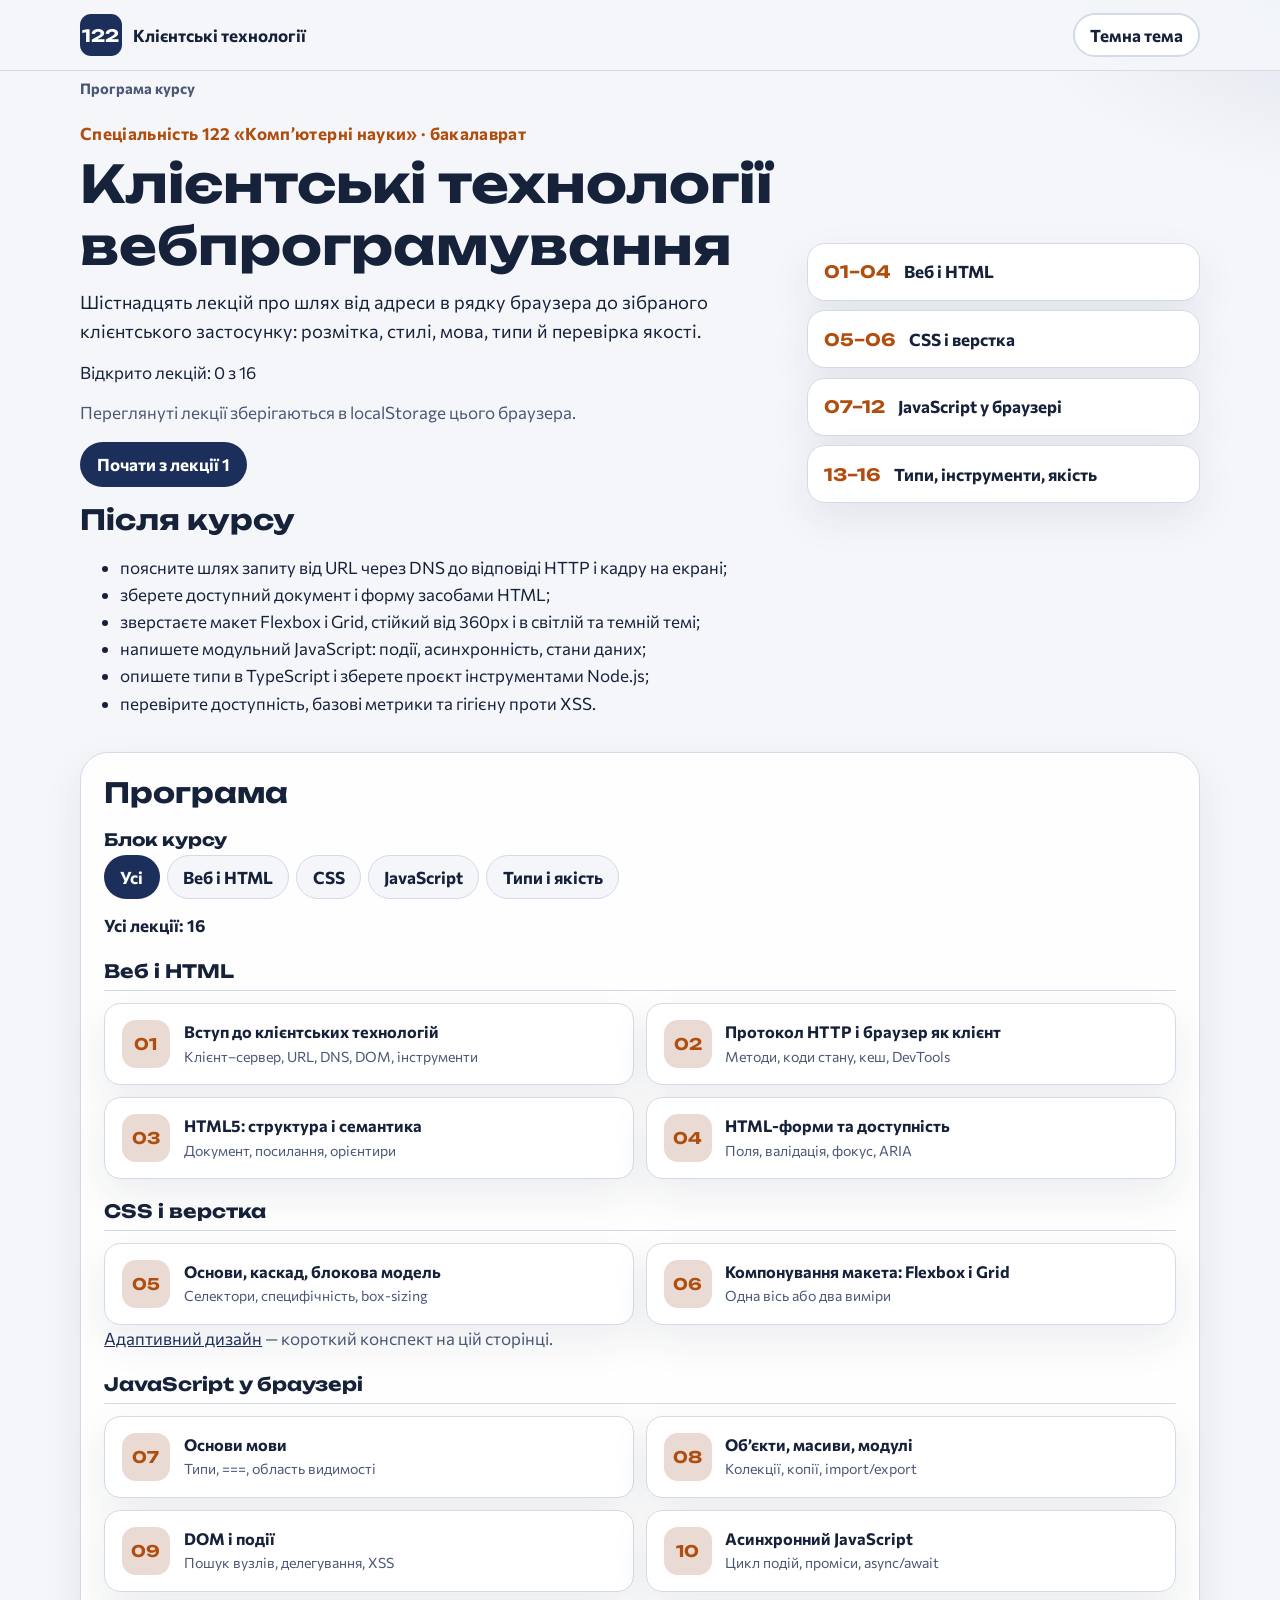
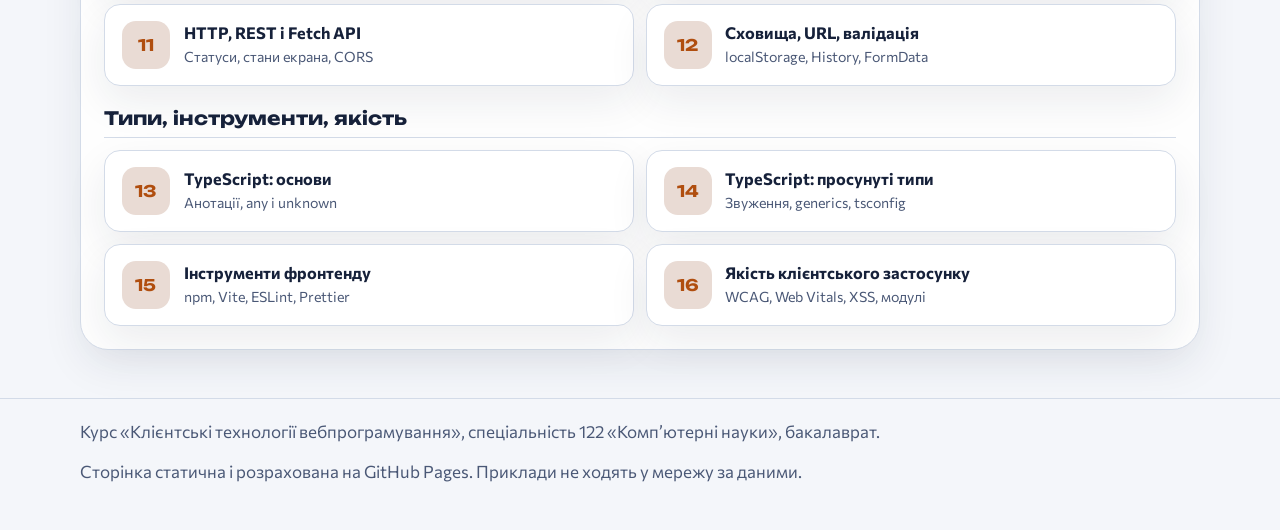
==== commit d0e90346: "topics-06" ====
--- a/index.html
+++ b/index.html
@@ -489,8 +489,8 @@
             </div>
           </div>
           <ol class="arc" aria-label="Дуга курсу">
-            <li><a href="topic-01/lecture-01-how-web-works.html" data-open="lecture-1"><span>01–03</span><strong>Веб і HTML</strong></a></li>
-            <li><a href="topic-04/lecture-04-css-basics.html" data-open="lecture-4"><span>04–06</span><strong>CSS і верстка</strong></a></li>
+            <li><a href="topic-01/lecture-01-how-web-works.html" data-open="lecture-1"><span>01–04</span><strong>Веб і HTML</strong></a></li>
+            <li><a href="topic-05/lecture-04-css-basics.html" data-open="lecture-5"><span>05–06</span><strong>CSS і верстка</strong></a></li>
             <li><a href="#lecture-7"><span>07–12</span><strong>JavaScript у браузері</strong></a></li>
             <li><a href="#lecture-13"><span>13–16</span><strong>Типи, інструменти, якість</strong></a></li>
           </ol>
@@ -523,18 +523,19 @@
         <div data-group="html" class="group">
           <h3>Веб і HTML</h3>
           <ol class="syllabus">
-            <li data-lecture="1"><a href="topic-01/lecture-01-how-web-works.html" data-open="lecture-1"><span class="num">01</span><span><strong>Як працює веб. Середовище розробки</strong><small>HTTP, DNS, DOM, DevTools, Git</small><span class="visited-flag" hidden>Переглянуто</span></span></a></li>
-            <li data-lecture="2"><a href="topic-02/lecture-02-html5-structure-semantics.html" data-open="lecture-2"><span class="num">02</span><span><strong>HTML5: структура і семантика</strong><small>Документ, посилання, орієнтири</small><span class="visited-flag" hidden>Переглянуто</span></span></a></li>
-            <li data-lecture="3"><a href="topic-03/lecture-03-html-forms-accessibility.html" data-open="lecture-3"><span class="num">03</span><span><strong>HTML-форми та доступність</strong><small>Поля, валідація, фокус, ARIA</small><span class="visited-flag" hidden>Переглянуто</span></span></a></li>
+            <li data-lecture="1"><a href="topic-01/lecture-01-how-web-works.html" data-open="lecture-1"><span class="num">01</span><span><strong>Вступ до клієнтських технологій</strong><small>Клієнт–сервер, URL, DNS, DOM, інструменти</small><span class="visited-flag" hidden>Переглянуто</span></span></a></li>
+            <li data-lecture="2"><a href="topic-02/Лекція%202.%20Протокол%20HTTP%20і%20браузер%20як%20клієнт.html" data-open="lecture-2"><span class="num">02</span><span><strong>Протокол HTTP і браузер як клієнт</strong><small>Методи, коди стану, кеш, DevTools</small><span class="visited-flag" hidden>Переглянуто</span></span></a></li>
+            <li data-lecture="3"><a href="topic-03/lecture-02-html5-structure-semantics.html" data-open="lecture-3"><span class="num">03</span><span><strong>HTML5: структура і семантика</strong><small>Документ, посилання, орієнтири</small><span class="visited-flag" hidden>Переглянуто</span></span></a></li>
+            <li data-lecture="4"><a href="topic-04/lecture-03-html-forms-accessibility.html" data-open="lecture-4"><span class="num">04</span><span><strong>HTML-форми та доступність</strong><small>Поля, валідація, фокус, ARIA</small><span class="visited-flag" hidden>Переглянуто</span></span></a></li>
           </ol>
         </div>
         <div data-group="css" class="group">
           <h3>CSS і верстка</h3>
-          <ol class="syllabus" start="4">
-            <li data-lecture="4"><a href="topic-04/lecture-04-css-basics.html" data-open="lecture-4"><span class="num">04</span><span><strong>Основи, каскад, блокова модель</strong><small>Селектори, специфічність, box-sizing</small><span class="visited-flag" hidden>Переглянуто</span></span></a></li>
-            <li data-lecture="5"><a href="#lecture-5"><span class="num">05</span><span><strong>Flexbox і Grid</strong><small>Одна вісь або два виміри</small><span class="visited-flag" hidden>Переглянуто</span></span></a></li>
-            <li data-lecture="6"><a href="#lecture-6"><span class="num">06</span><span><strong>Адаптивний дизайн</strong><small>Mobile-first, clamp, теми, рух</small><span class="visited-flag" hidden>Переглянуто</span></span></a></li>
+          <ol class="syllabus" start="5">
+            <li data-lecture="5"><a href="topic-05/lecture-04-css-basics.html" data-open="lecture-5"><span class="num">05</span><span><strong>Основи, каскад, блокова модель</strong><small>Селектори, специфічність, box-sizing</small><span class="visited-flag" hidden>Переглянуто</span></span></a></li>
+            <li data-lecture="6"><a href="topic-06/Лекція%206.%20Компонування%20макета_%20Flexbox%20і%20Grid.html" data-open="lecture-6"><span class="num">06</span><span><strong>Компонування макета: Flexbox і Grid</strong><small>Одна вісь або два виміри</small><span class="visited-flag" hidden>Переглянуто</span></span></a></li>
           </ol>
+          <p class="hint"><a href="#lecture-adaptive">Адаптивний дизайн</a> — короткий конспект на цій сторінці.</p>
         </div>
         <div data-group="js" class="group">
           <h3>JavaScript у браузері</h3>
@@ -560,11 +561,12 @@
       </div>
     </section>
 
-    <section class="view lecture" id="lecture-5" aria-labelledby="l5-title">
+    <section class="view lecture" id="lecture-flex-lab" aria-labelledby="l5-title">
       <div class="wrap">
         <p class="crumb"><a href="#overview">На головну</a></p>
-        <p class="eyebrow">Лекція 5 з 16</p>
+        <p class="eyebrow">Демо на цій сторінці</p>
         <h1 id="l5-title">Сучасна верстка: Flexbox і Grid</h1>
+        <p class="hint">Повна лекція: <a href="topic-06/Лекція%206.%20Компонування%20макета_%20Flexbox%20і%20Grid.html" data-open="lecture-6">Компонування макета: Flexbox і Grid</a>.</p>
         <p class="lead">Flexbox розкладає елементи вздовж однієї осі. Grid одразу тримає рядки й колонки. Той самий набір карток нижче перемикається між моделями.</p>
         <div class="split">
           <div>
@@ -621,16 +623,16 @@
   gap: 1rem;
 }</code></pre></div>
         <nav class="pager" aria-label="Сусідні лекції">
-          <a href="topic-04/lecture-04-css-basics.html" data-open="lecture-4"><span>Назад</span><strong>Каскад і блокова модель</strong></a>
-          <a href="#lecture-6"><span>Далі</span><strong>Адаптивний дизайн і сучасний CSS</strong></a>
+          <a href="topic-05/lecture-04-css-basics.html" data-open="lecture-5"><span>Назад</span><strong>Основи, каскад, блокова модель</strong></a>
+          <a href="topic-06/Лекція%206.%20Компонування%20макета_%20Flexbox%20і%20Grid.html" data-open="lecture-6"><span>Далі</span><strong>Flexbox і Grid</strong></a>
         </nav>
       </div>
     </section>
 
-    <section class="view lecture" id="lecture-6" aria-labelledby="l6-title">
+    <section class="view lecture" id="lecture-adaptive" aria-labelledby="l6-title">
       <div class="wrap">
         <p class="crumb"><a href="#overview">На головну</a></p>
-        <p class="eyebrow">Лекція 6 з 16</p>
+        <p class="eyebrow">Конспект до лекцій з CSS</p>
         <h1 id="l6-title">Адаптивний дизайн і сучасні можливості CSS</h1>
         <p class="lead">Інтерфейс тримається на вузькому екрані, у великій типографіці й у темі, яку обрала система. Ця сторінка сама змінює кольори за <code>prefers-color-scheme</code>.</p>
         <div class="split">
@@ -676,7 +678,7 @@
   .motion-dot { animation: none; }
 }</code></pre></div>
         <nav class="pager" aria-label="Сусідні лекції">
-          <a href="#lecture-5"><span>Назад</span><strong>Flexbox і Grid</strong></a>
+          <a href="topic-06/Лекція%206.%20Компонування%20макета_%20Flexbox%20і%20Grid.html" data-open="lecture-6"><span>Назад</span><strong>Flexbox і Grid</strong></a>
           <a href="#lecture-7"><span>Далі</span><strong>JavaScript: основи мови</strong></a>
         </nav>
       </div>
@@ -733,7 +735,7 @@
           </figure>
         </div>
         <nav class="pager" aria-label="Сусідні лекції">
-          <a href="#lecture-6"><span>Назад</span><strong>Адаптивний дизайн</strong></a>
+          <a href="#lecture-adaptive"><span>Назад</span><strong>Адаптивний дизайн</strong></a>
           <a href="#lecture-8"><span>Далі</span><strong>Об’єкти, масиви, модулі</strong></a>
         </nav>
       </div>
@@ -1272,9 +1274,11 @@
 
     const LECTURE_PAGES = {
       "lecture-1": "topic-01/lecture-01-how-web-works.html",
-      "lecture-2": "topic-02/lecture-02-html5-structure-semantics.html",
-      "lecture-3": "topic-03/lecture-03-html-forms-accessibility.html",
-      "lecture-4": "topic-04/lecture-04-css-basics.html"
+      "lecture-2": "topic-02/Лекція 2. Протокол HTTP і браузер як клієнт.html",
+      "lecture-3": "topic-03/lecture-02-html5-structure-semantics.html",
+      "lecture-4": "topic-04/lecture-03-html-forms-accessibility.html",
+      "lecture-5": "topic-05/lecture-04-css-basics.html",
+      "lecture-6": "topic-06/Лекція 6. Компонування макета_ Flexbox і Grid.html"
     };
     const STORAGE_KEY = "ctw-course-progress-v1";
     const NOTE_KEY = "ctw-course-note-v1";
@@ -1413,7 +1417,7 @@
     }
 
     function lectureBlock(number) {
-      if (number <= 3) return "html";
+      if (number <= 4) return "html";
       if (number <= 6) return "css";
       if (number <= 12) return "js";
       return "ts";
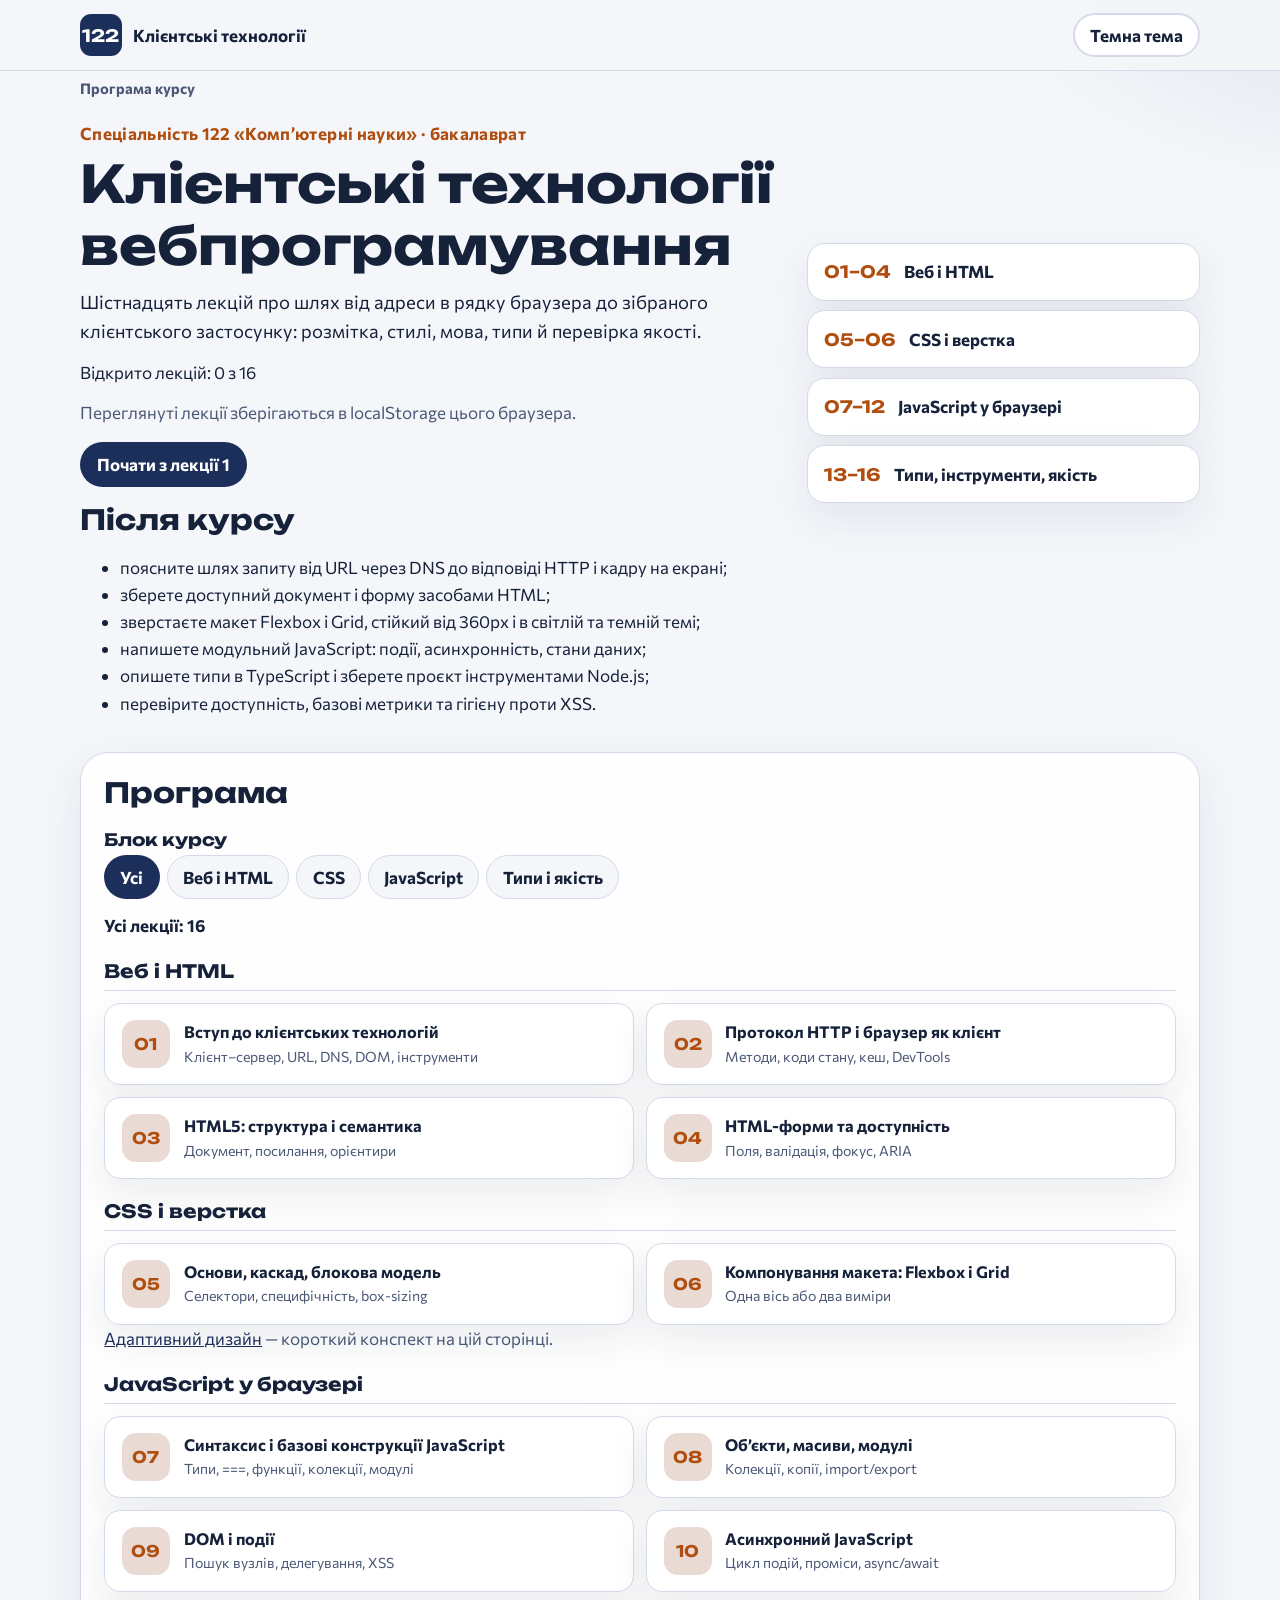
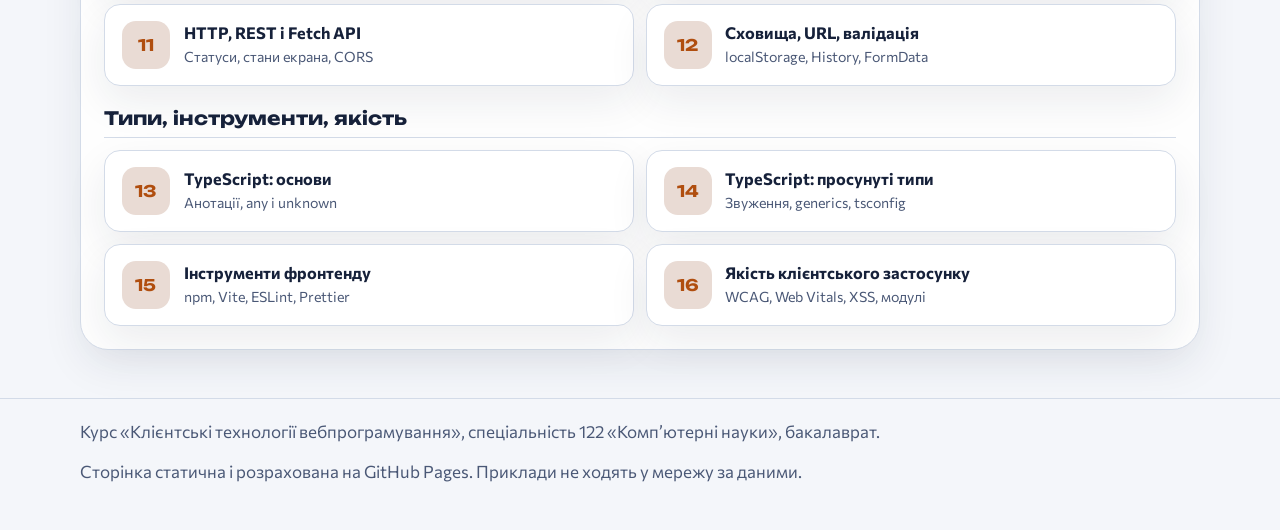
==== commit dbafbb51: "lecture-07" ====
--- a/index.html
+++ b/index.html
@@ -491,7 +491,7 @@
           <ol class="arc" aria-label="Дуга курсу">
             <li><a href="topic-01/lecture-01-how-web-works.html" data-open="lecture-1"><span>01–04</span><strong>Веб і HTML</strong></a></li>
             <li><a href="topic-05/lecture-04-css-basics.html" data-open="lecture-5"><span>05–06</span><strong>CSS і верстка</strong></a></li>
-            <li><a href="#lecture-7"><span>07–12</span><strong>JavaScript у браузері</strong></a></li>
+            <li><a href="topic-07/lecture-07-javascript-basics.html" data-open="lecture-7"><span>07–12</span><strong>JavaScript у браузері</strong></a></li>
             <li><a href="#lecture-13"><span>13–16</span><strong>Типи, інструменти, якість</strong></a></li>
           </ol>
         </div>
@@ -540,7 +540,7 @@
         <div data-group="js" class="group">
           <h3>JavaScript у браузері</h3>
           <ol class="syllabus" start="7">
-            <li data-lecture="7"><a href="#lecture-7"><span class="num">07</span><span><strong>Основи мови</strong><small>Типи, ===, область видимості</small><span class="visited-flag" hidden>Переглянуто</span></span></a></li>
+            <li data-lecture="7"><a href="topic-07/lecture-07-javascript-basics.html" data-open="lecture-7"><span class="num">07</span><span><strong>Синтаксис і базові конструкції JavaScript</strong><small>Типи, ===, функції, колекції, модулі</small><span class="visited-flag" hidden>Переглянуто</span></span></a></li>
             <li data-lecture="8"><a href="#lecture-8"><span class="num">08</span><span><strong>Об’єкти, масиви, модулі</strong><small>Колекції, копії, import/export</small><span class="visited-flag" hidden>Переглянуто</span></span></a></li>
             <li data-lecture="9"><a href="#lecture-9"><span class="num">09</span><span><strong>DOM і події</strong><small>Пошук вузлів, делегування, XSS</small><span class="visited-flag" hidden>Переглянуто</span></span></a></li>
             <li data-lecture="10"><a href="#lecture-10"><span class="num">10</span><span><strong>Асинхронний JavaScript</strong><small>Цикл подій, проміси, async/await</small><span class="visited-flag" hidden>Переглянуто</span></span></a></li>
@@ -679,16 +679,17 @@
 }</code></pre></div>
         <nav class="pager" aria-label="Сусідні лекції">
           <a href="topic-06/Лекція%206.%20Компонування%20макета_%20Flexbox%20і%20Grid.html" data-open="lecture-6"><span>Назад</span><strong>Flexbox і Grid</strong></a>
-          <a href="#lecture-7"><span>Далі</span><strong>JavaScript: основи мови</strong></a>
+          <a href="topic-07/lecture-07-javascript-basics.html" data-open="lecture-7"><span>Далі</span><strong>Синтаксис JavaScript</strong></a>
         </nav>
       </div>
     </section>
 
-    <section class="view lecture" id="lecture-7" aria-labelledby="l7-title">
+    <section class="view lecture" id="lecture-js-lab" aria-labelledby="l7-title">
       <div class="wrap">
         <p class="crumb"><a href="#overview">На головну</a></p>
-        <p class="eyebrow">Лекція 7 з 16</p>
+        <p class="eyebrow">Демо на цій сторінці</p>
         <h1 id="l7-title">JavaScript: основи мови</h1>
+        <p class="hint">Повна лекція: <a href="topic-07/lecture-07-javascript-basics.html" data-open="lecture-7">Синтаксис і базові конструкції JavaScript</a>.</p>
         <p class="lead">Скрипт підключається усвідомлено, змінні мають межі видимості, а порівняння не покладається на приховане приведення типів.</p>
         <div class="split">
           <div>
@@ -780,7 +781,7 @@
         <div class="codeblock"><div class="codeblock__bar"><span class="codeblock__lang">JavaScript</span><button type="button" class="codeblock__copy" data-copy>Копіювати</button></div><pre><code data-lang="js">const copy = structuredClone(student);
 const city = student.address?.city ?? "невідомо";</code></pre></div>
         <nav class="pager" aria-label="Сусідні лекції">
-          <a href="#lecture-7"><span>Назад</span><strong>Основи мови</strong></a>
+          <a href="topic-07/lecture-07-javascript-basics.html" data-open="lecture-7"><span>Назад</span><strong>Синтаксис JavaScript</strong></a>
           <a href="#lecture-9"><span>Далі</span><strong>DOM і події</strong></a>
         </nav>
       </div>
@@ -1278,7 +1279,8 @@
       "lecture-3": "topic-03/lecture-02-html5-structure-semantics.html",
       "lecture-4": "topic-04/lecture-03-html-forms-accessibility.html",
       "lecture-5": "topic-05/lecture-04-css-basics.html",
-      "lecture-6": "topic-06/Лекція 6. Компонування макета_ Flexbox і Grid.html"
+      "lecture-6": "topic-06/Лекція 6. Компонування макета_ Flexbox і Grid.html",
+      "lecture-7": "topic-07/lecture-07-javascript-basics.html"
     };
     const STORAGE_KEY = "ctw-course-progress-v1";
     const NOTE_KEY = "ctw-course-note-v1";
